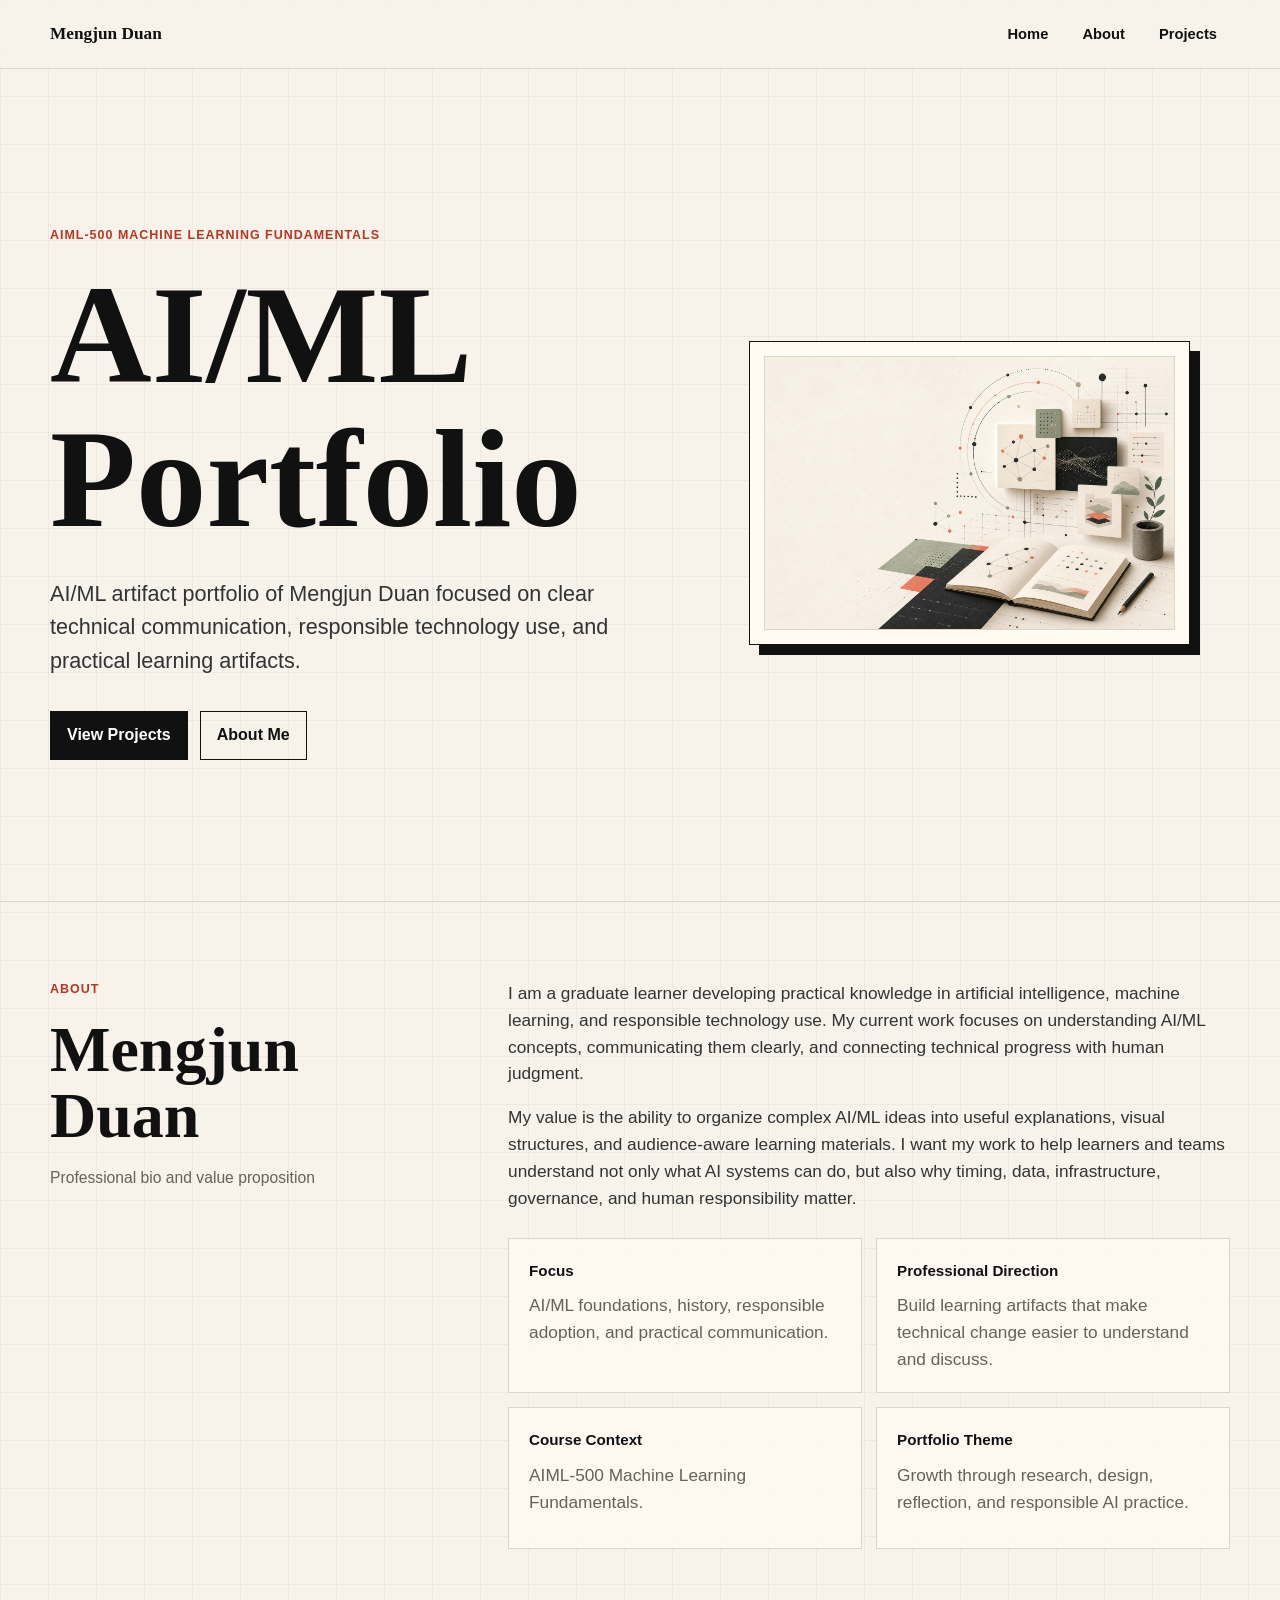
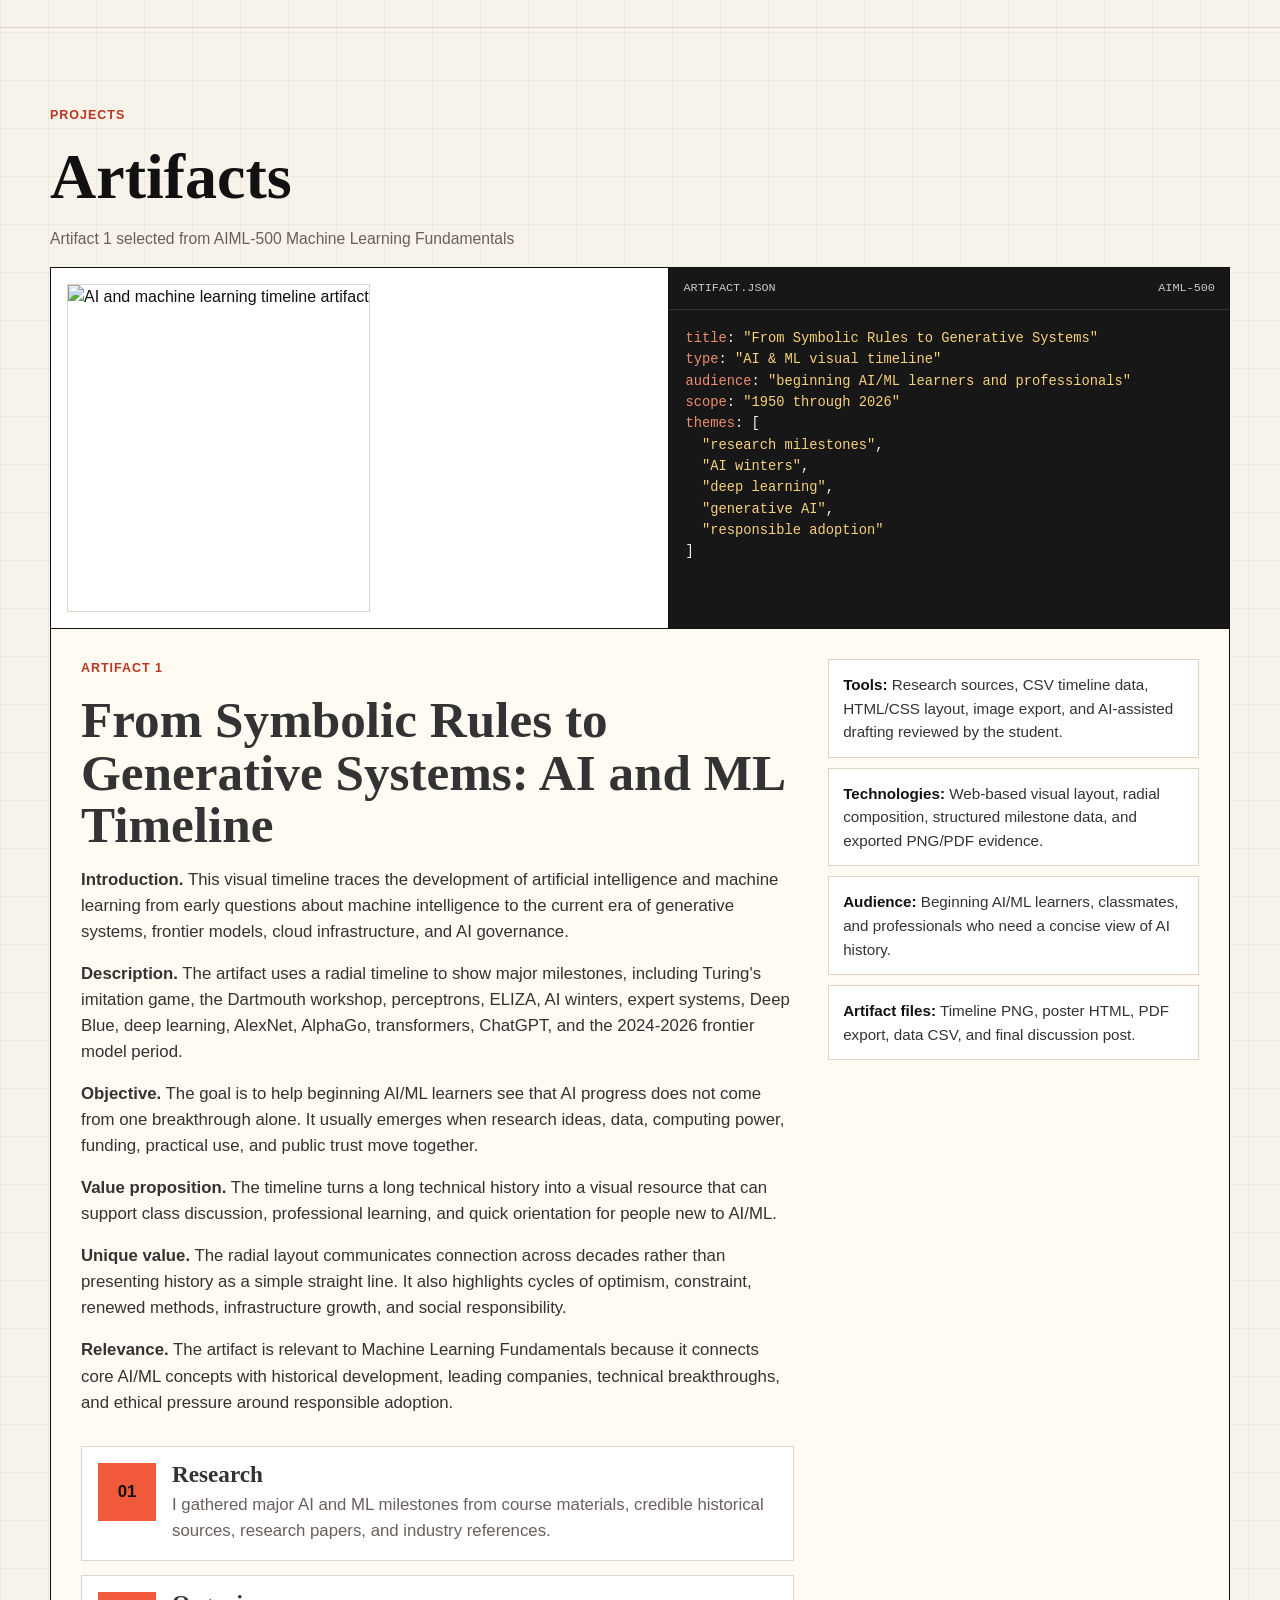
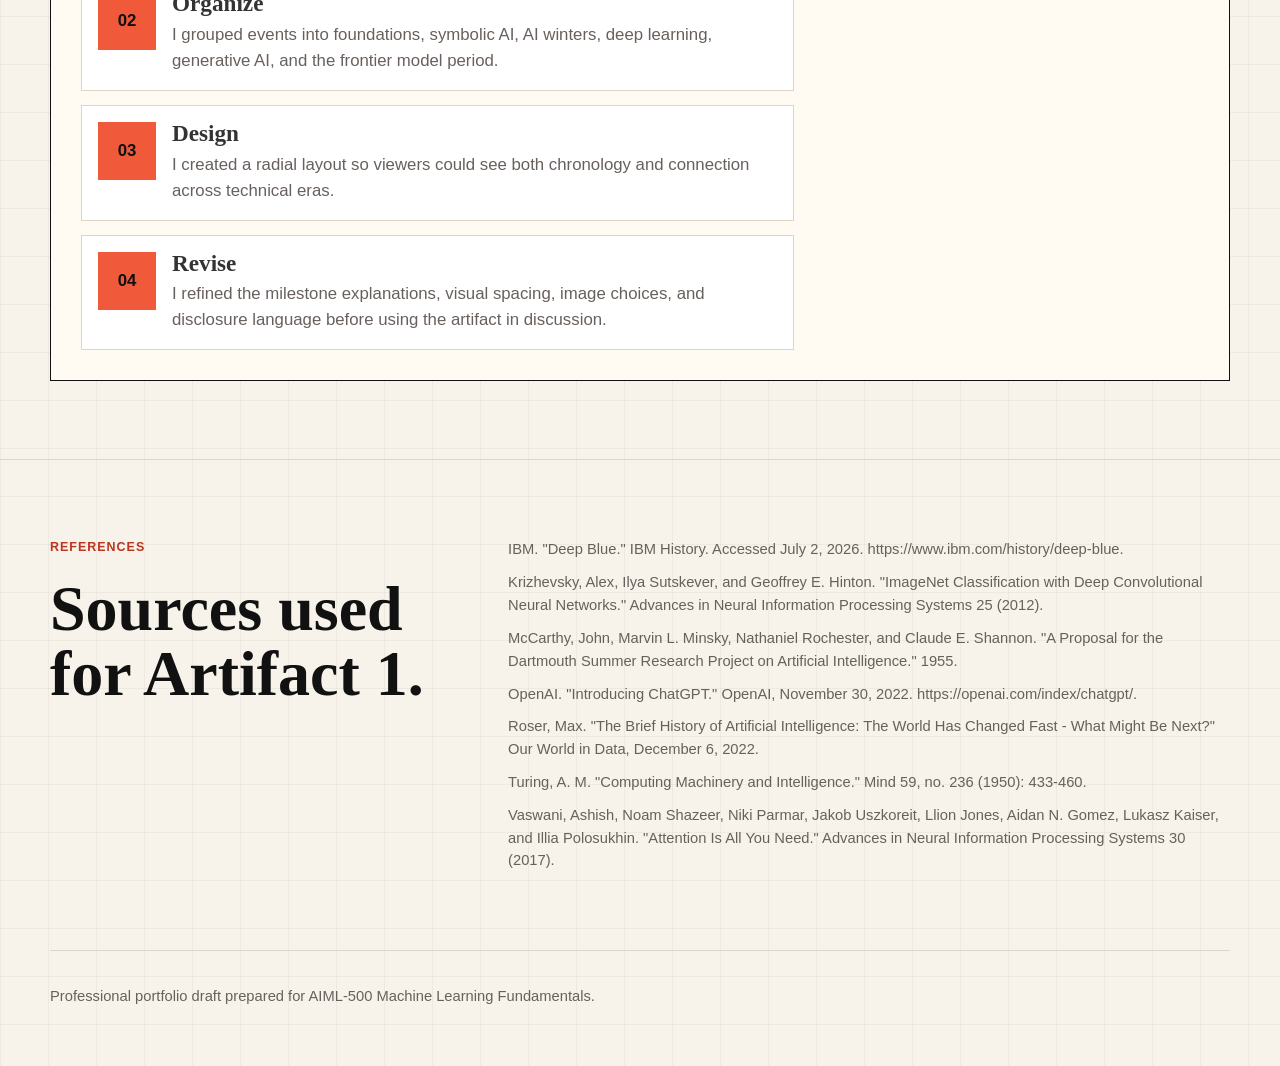
==== index.html @ 3a5c3481 "Publish AIML-500 portfolio" ====
<!doctype html>
<html lang="en">
<head>
  <meta charset="utf-8">
  <meta name="viewport" content="width=device-width, initial-scale=1">
  <title>Mengjun Duan - AI/ML Portfolio</title>
  <style>
    :root {
      --ink: #111111;
      --ink-soft: #333333;
      --muted: #68605c;
      --paper: #f7f2ea;
      --surface: #fffaf2;
      --white: #ffffff;
      --line: #ded4c8;
      --accent: #f05a3b;
      --accent-dark: #b93620;
      --sage: #dfe7de;
      --code: #171717;
      --code-line: #343434;
    }

    * {
      box-sizing: border-box;
    }

    html {
      scroll-behavior: smooth;
    }

    body {
      margin: 0;
      color: var(--ink);
      background:
        linear-gradient(90deg, rgba(17, 17, 17, 0.04) 1px, transparent 1px),
        linear-gradient(180deg, rgba(17, 17, 17, 0.04) 1px, transparent 1px),
        var(--paper);
      background-size: 48px 48px;
      font-family: "Aptos", "Segoe UI", sans-serif;
      line-height: 1.55;
    }

    a {
      color: inherit;
    }

    .shell {
      width: min(1180px, calc(100% - 32px));
      margin: 0 auto;
    }

    .site-nav {
      position: sticky;
      top: 0;
      z-index: 10;
      border-bottom: 1px solid var(--line);
      background: rgba(247, 242, 234, 0.94);
      backdrop-filter: blur(14px);
    }

    .nav-inner {
      display: flex;
      align-items: center;
      justify-content: space-between;
      min-height: 68px;
      gap: 24px;
    }

    .brand {
      font-family: Georgia, "Times New Roman", serif;
      font-size: 1.08rem;
      font-weight: 700;
      text-decoration: none;
    }

    .nav-links {
      display: flex;
      align-items: center;
      gap: 8px;
      font-size: 0.92rem;
      font-weight: 650;
    }

    .nav-links a {
      min-height: 40px;
      padding: 9px 12px;
      border: 1px solid transparent;
      text-decoration: none;
    }

    .nav-links a:hover,
    .nav-links a:focus-visible {
      border-color: var(--ink);
      background: var(--surface);
      outline: none;
    }

    .hero {
      min-height: calc(100vh - 68px);
      display: grid;
      align-items: center;
      padding: 72px 0 56px;
    }

    .hero-grid {
      display: grid;
      grid-template-columns: minmax(0, 1.08fr) minmax(360px, 0.92fr);
      gap: 48px;
      align-items: center;
    }

    .kicker {
      margin: 0 0 18px;
      color: var(--accent-dark);
      font-size: 0.78rem;
      font-weight: 800;
      letter-spacing: 0.08em;
      text-transform: uppercase;
    }

    h1,
    h2,
    h3 {
      margin: 0;
      line-height: 1.02;
      letter-spacing: 0;
    }

    h1 {
      max-width: 820px;
      font-family: Georgia, "Times New Roman", serif;
      font-size: clamp(4.2rem, 11vw, 9.4rem);
      font-weight: 700;
    }

    h2 {
      font-family: Georgia, "Times New Roman", serif;
      font-size: clamp(2.2rem, 5vw, 5.3rem);
      font-weight: 700;
    }

    h3 {
      font-family: Georgia, "Times New Roman", serif;
      font-size: 1.45rem;
    }

    .hero-copy {
      max-width: 690px;
      margin: 26px 0 0;
      color: var(--ink-soft);
      font-size: clamp(1.08rem, 2vw, 1.35rem);
    }

    .hero-actions {
      display: flex;
      flex-wrap: wrap;
      gap: 12px;
      margin-top: 34px;
    }

    .button {
      display: inline-flex;
      align-items: center;
      justify-content: center;
      min-height: 46px;
      padding: 11px 16px;
      border: 1px solid var(--ink);
      background: var(--ink);
      color: var(--white);
      font-weight: 750;
      text-decoration: none;
    }

    .button.secondary {
      background: transparent;
      color: var(--ink);
    }

    .content-panel {
      border: 1px solid var(--ink);
      background: var(--surface);
      box-shadow: 10px 10px 0 var(--ink);
    }

    .timeline-preview {
      padding: 14px;
    }

    .timeline-preview img {
      display: block;
      width: 100%;
      border: 1px solid var(--line);
      background: var(--white);
    }

    .caption {
      margin: 12px 2px 0;
      color: var(--muted);
      font-size: 0.9rem;
    }

    section {
      padding: 78px 0;
      border-top: 1px solid var(--line);
    }

    .section-grid {
      display: grid;
      grid-template-columns: minmax(220px, 0.72fr) minmax(0, 1.28fr);
      gap: 52px;
      align-items: start;
    }

    .section-note {
      margin-top: 18px;
      color: var(--muted);
      font-size: 0.98rem;
    }

    .copy {
      max-width: 780px;
      color: var(--ink-soft);
      font-size: 1.08rem;
    }

    .copy p:first-child {
      margin-top: 0;
    }

    .split-facts {
      display: grid;
      grid-template-columns: repeat(2, minmax(0, 1fr));
      gap: 14px;
      margin-top: 26px;
    }

    .fact {
      min-height: 142px;
      padding: 20px;
      border: 1px solid var(--line);
      background: rgba(255, 250, 242, 0.86);
    }

    .fact strong {
      display: block;
      margin-bottom: 10px;
      color: var(--ink);
      font-size: 0.95rem;
    }

    .fact p {
      margin: 0;
      color: var(--muted);
    }

    .project-card {
      overflow: hidden;
      border: 1px solid var(--ink);
      background: var(--surface);
    }

    .project-media {
      display: grid;
      grid-template-columns: minmax(0, 1.05fr) minmax(300px, 0.95fr);
      border-bottom: 1px solid var(--ink);
    }

    .project-image {
      min-height: 360px;
      padding: 16px;
      background: var(--white);
      border-right: 1px solid var(--ink);
    }

    .project-image img {
      width: 100%;
      height: 100%;
      min-height: 328px;
      object-fit: cover;
      object-position: center;
      border: 1px solid var(--line);
    }

    .code-panel {
      display: flex;
      flex-direction: column;
      min-height: 100%;
      background: var(--code);
      color: #f5efe7;
      font-family: "Cascadia Mono", Consolas, monospace;
      font-size: 0.86rem;
    }

    .code-row {
      display: flex;
      align-items: center;
      justify-content: space-between;
      min-height: 42px;
      padding: 0 14px;
      border-bottom: 1px solid var(--code-line);
      color: #cfc8c1;
      font-size: 0.74rem;
      text-transform: uppercase;
    }

    .code-body {
      margin: 0;
      padding: 18px 16px 20px;
      overflow-x: auto;
      white-space: pre-wrap;
    }

    .token-key {
      color: #f08c6d;
    }

    .token-value {
      color: #f7d17a;
    }

    .project-body {
      display: grid;
      grid-template-columns: minmax(0, 1fr) minmax(280px, 0.52fr);
      gap: 34px;
      padding: 30px;
    }

    .project-title {
      margin-bottom: 16px;
      font-size: clamp(1.85rem, 4vw, 3.2rem);
    }

    .project-copy {
      color: var(--ink-soft);
      font-size: 1.05rem;
    }

    .project-copy p {
      margin: 0 0 16px;
    }

    .requirements {
      display: grid;
      gap: 10px;
      align-content: start;
    }

    .requirement {
      padding: 13px 14px;
      border: 1px solid var(--line);
      background: var(--white);
      color: var(--ink-soft);
      font-size: 0.95rem;
    }

    .requirement b {
      color: var(--ink);
    }

    .process-list {
      display: grid;
      gap: 14px;
      margin-top: 30px;
      counter-reset: process;
    }

    .process-step {
      display: grid;
      grid-template-columns: 58px minmax(0, 1fr);
      gap: 16px;
      align-items: start;
      padding: 16px;
      border: 1px solid var(--line);
      background: var(--white);
    }

    .process-step::before {
      counter-increment: process;
      content: counter(process, decimal-leading-zero);
      display: grid;
      place-items: center;
      width: 58px;
      height: 58px;
      background: var(--accent);
      color: var(--ink);
      font-weight: 850;
    }

    .process-step p {
      margin: 6px 0 0;
      color: var(--muted);
    }

    .references {
      display: grid;
      gap: 10px;
      color: var(--muted);
      font-size: 0.92rem;
    }

    .references p {
      margin: 0;
    }

    footer {
      padding: 34px 0 58px;
      border-top: 1px solid var(--line);
      color: var(--muted);
      font-size: 0.92rem;
    }

    @media (max-width: 900px) {
      .hero {
        min-height: auto;
        padding-top: 48px;
      }

      .hero-grid,
      .section-grid,
      .project-media,
      .project-body {
        grid-template-columns: 1fr;
      }

      .project-image {
        border-right: 0;
        border-bottom: 1px solid var(--ink);
      }

      .content-panel {
        box-shadow: 6px 6px 0 var(--ink);
      }
    }

    @media (max-width: 620px) {
      .shell {
        width: min(100% - 22px, 1180px);
      }

      .nav-inner {
        align-items: flex-start;
        flex-direction: column;
        gap: 8px;
        padding: 12px 0;
      }

      .nav-links {
        width: 100%;
        justify-content: space-between;
      }

      .nav-links a {
        padding-inline: 8px;
      }

      h1 {
        font-size: clamp(3.3rem, 18vw, 5.8rem);
      }

      section {
        padding: 56px 0;
      }

      .split-facts,
      .process-step {
        grid-template-columns: 1fr;
      }

      .project-body {
        padding: 20px;
      }
    }
  </style>
</head>
<body>
  <nav class="site-nav" aria-label="Primary navigation">
    <div class="shell nav-inner">
      <a class="brand" href="#home">Mengjun Duan</a>
      <div class="nav-links">
        <a href="#home">Home</a>
        <a href="#about">About</a>
        <a href="#projects">Projects</a>
      </div>
    </div>
  </nav>

  <header class="hero shell" id="home">
    <div class="hero-grid">
      <div>
        <p class="kicker">AIML-500 Machine Learning Fundamentals</p>
        <h1>AI/ML Portfolio</h1>
        <p class="hero-copy">AI/ML artifact portfolio of Mengjun Duan focused on clear technical communication, responsible technology use, and practical learning artifacts.</p>
        <div class="hero-actions">
          <a class="button" href="#projects">View Projects</a>
          <a class="button secondary" href="#about">About Me</a>
        </div>
      </div>

      <figure class="content-panel">
        <div class="timeline-preview">
          <img src="hero-ai-ml-portfolio.png" alt="Abstract AI and machine learning learning portfolio illustration">
        </div>
      </figure>
    </div>
  </header>

  <main>
    <section id="about">
      <div class="shell section-grid">
        <div>
          <p class="kicker">About</p>
          <h2>Mengjun Duan</h2>
          <p class="section-note">Professional bio and value proposition</p>
        </div>
        <div class="copy">
          <p>I am a graduate learner developing practical knowledge in artificial intelligence, machine learning, and responsible technology use. My current work focuses on understanding AI/ML concepts, communicating them clearly, and connecting technical progress with human judgment.</p>
          <p>My value is the ability to organize complex AI/ML ideas into useful explanations, visual structures, and audience-aware learning materials. I want my work to help learners and teams understand not only what AI systems can do, but also why timing, data, infrastructure, governance, and human responsibility matter.</p>
          <div class="split-facts">
            <div class="fact">
              <strong>Focus</strong>
              <p>AI/ML foundations, history, responsible adoption, and practical communication.</p>
            </div>
            <div class="fact">
              <strong>Professional Direction</strong>
              <p>Build learning artifacts that make technical change easier to understand and discuss.</p>
            </div>
            <div class="fact">
              <strong>Course Context</strong>
              <p>AIML-500 Machine Learning Fundamentals.</p>
            </div>
            <div class="fact">
              <strong>Portfolio Theme</strong>
              <p>Growth through research, design, reflection, and responsible AI practice.</p>
            </div>
          </div>
        </div>
      </div>
    </section>

    <section id="projects">
      <div class="shell">
        <p class="kicker">Projects</p>
        <h2>Artifacts</h2>
        <p class="section-note">Artifact 1 selected from AIML-500 Machine Learning Fundamentals</p>

        <article class="project-card" id="artifact-1">
          <div class="project-media">
            <div class="project-image">
          <img src="ai-ml-timeline.png" alt="AI and machine learning timeline artifact">
            </div>
            <div class="code-panel" aria-label="Timeline artifact metadata">
              <div class="code-row">
                <span>artifact.json</span>
                <span>AIML-500</span>
              </div>
              <pre class="code-body"><span class="token-key">title</span>: <span class="token-value">"From Symbolic Rules to Generative Systems"</span>
<span class="token-key">type</span>: <span class="token-value">"AI & ML visual timeline"</span>
<span class="token-key">audience</span>: <span class="token-value">"beginning AI/ML learners and professionals"</span>
<span class="token-key">scope</span>: <span class="token-value">"1950 through 2026"</span>
<span class="token-key">themes</span>: [
  <span class="token-value">"research milestones"</span>,
  <span class="token-value">"AI winters"</span>,
  <span class="token-value">"deep learning"</span>,
  <span class="token-value">"generative AI"</span>,
  <span class="token-value">"responsible adoption"</span>
]</pre>
            </div>
          </div>

          <div class="project-body">
            <div class="project-copy">
              <p class="kicker">Artifact 1</p>
              <h3 class="project-title">From Symbolic Rules to Generative Systems: AI and ML Timeline</h3>
              <p><b>Introduction.</b> This visual timeline traces the development of artificial intelligence and machine learning from early questions about machine intelligence to the current era of generative systems, frontier models, cloud infrastructure, and AI governance.</p>
              <p><b>Description.</b> The artifact uses a radial timeline to show major milestones, including Turing's imitation game, the Dartmouth workshop, perceptrons, ELIZA, AI winters, expert systems, Deep Blue, deep learning, AlexNet, AlphaGo, transformers, ChatGPT, and the 2024-2026 frontier model period.</p>
              <p><b>Objective.</b> The goal is to help beginning AI/ML learners see that AI progress does not come from one breakthrough alone. It usually emerges when research ideas, data, computing power, funding, practical use, and public trust move together.</p>
              <p><b>Value proposition.</b> The timeline turns a long technical history into a visual resource that can support class discussion, professional learning, and quick orientation for people new to AI/ML.</p>
              <p><b>Unique value.</b> The radial layout communicates connection across decades rather than presenting history as a simple straight line. It also highlights cycles of optimism, constraint, renewed methods, infrastructure growth, and social responsibility.</p>
              <p><b>Relevance.</b> The artifact is relevant to Machine Learning Fundamentals because it connects core AI/ML concepts with historical development, leading companies, technical breakthroughs, and ethical pressure around responsible adoption.</p>

              <div class="process-list">
                <div class="process-step">
                  <div>
                    <h3>Research</h3>
                    <p>I gathered major AI and ML milestones from course materials, credible historical sources, research papers, and industry references.</p>
                  </div>
                </div>
                <div class="process-step">
                  <div>
                    <h3>Organize</h3>
                    <p>I grouped events into foundations, symbolic AI, AI winters, deep learning, generative AI, and the frontier model period.</p>
                  </div>
                </div>
                <div class="process-step">
                  <div>
                    <h3>Design</h3>
                    <p>I created a radial layout so viewers could see both chronology and connection across technical eras.</p>
                  </div>
                </div>
                <div class="process-step">
                  <div>
                    <h3>Revise</h3>
                    <p>I refined the milestone explanations, visual spacing, image choices, and disclosure language before using the artifact in discussion.</p>
                  </div>
                </div>
              </div>
            </div>

            <aside class="requirements" aria-label="Artifact requirements">
              <div class="requirement"><b>Tools:</b> Research sources, CSV timeline data, HTML/CSS layout, image export, and AI-assisted drafting reviewed by the student.</div>
              <div class="requirement"><b>Technologies:</b> Web-based visual layout, radial composition, structured milestone data, and exported PNG/PDF evidence.</div>
              <div class="requirement"><b>Audience:</b> Beginning AI/ML learners, classmates, and professionals who need a concise view of AI history.</div>
              <div class="requirement"><b>Artifact files:</b> Timeline PNG, poster HTML, PDF export, data CSV, and final discussion post.</div>
            </aside>
          </div>
        </article>
      </div>
    </section>

    <section>
      <div class="shell section-grid">
        <div>
          <p class="kicker">References</p>
          <h2>Sources used for Artifact 1.</h2>
        </div>
        <div class="references">
          <p>IBM. "Deep Blue." IBM History. Accessed July 2, 2026. https://www.ibm.com/history/deep-blue.</p>
          <p>Krizhevsky, Alex, Ilya Sutskever, and Geoffrey E. Hinton. "ImageNet Classification with Deep Convolutional Neural Networks." Advances in Neural Information Processing Systems 25 (2012).</p>
          <p>McCarthy, John, Marvin L. Minsky, Nathaniel Rochester, and Claude E. Shannon. "A Proposal for the Dartmouth Summer Research Project on Artificial Intelligence." 1955.</p>
          <p>OpenAI. "Introducing ChatGPT." OpenAI, November 30, 2022. https://openai.com/index/chatgpt/.</p>
          <p>Roser, Max. "The Brief History of Artificial Intelligence: The World Has Changed Fast - What Might Be Next?" Our World in Data, December 6, 2022.</p>
          <p>Turing, A. M. "Computing Machinery and Intelligence." Mind 59, no. 236 (1950): 433-460.</p>
          <p>Vaswani, Ashish, Noam Shazeer, Niki Parmar, Jakob Uszkoreit, Llion Jones, Aidan N. Gomez, Lukasz Kaiser, and Illia Polosukhin. "Attention Is All You Need." Advances in Neural Information Processing Systems 30 (2017).</p>
        </div>
      </div>
    </section>
  </main>

  <footer class="shell">
    Professional portfolio draft prepared for AIML-500 Machine Learning Fundamentals.
  </footer>
</body>
</html>
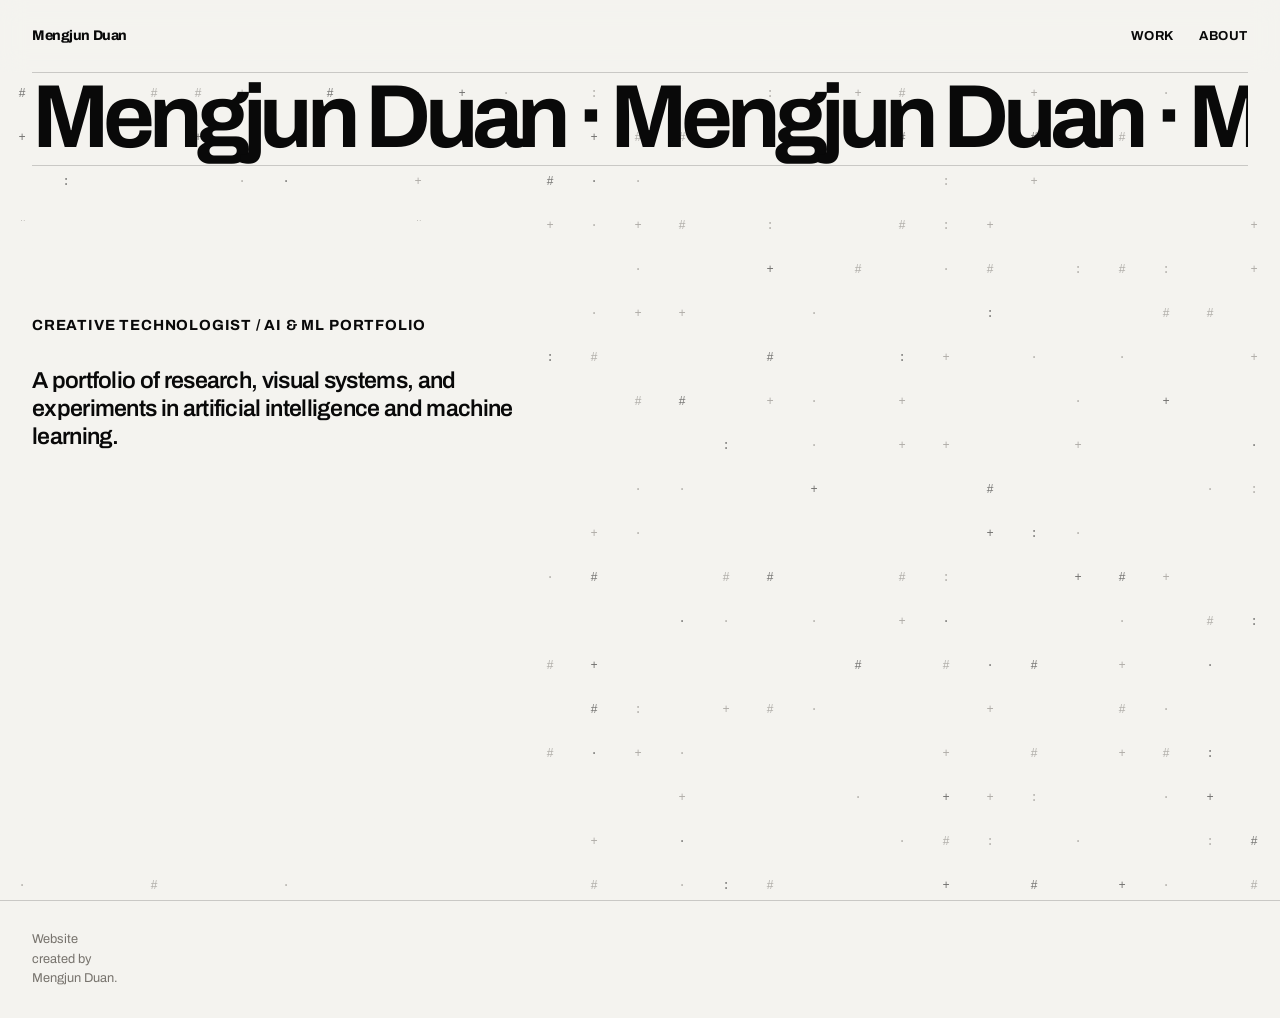
==== commit 606a5782: "Redesign AIML portfolio homepage and case studies" ====
--- a/index.html
+++ b/index.html
@@ -3,641 +3,40 @@
 <head>
   <meta charset="utf-8">
   <meta name="viewport" content="width=device-width, initial-scale=1">
-  <title>Mengjun Duan - AI/ML Portfolio</title>
-  <style>
-    :root {
-      --ink: #111111;
-      --ink-soft: #333333;
-      --muted: #68605c;
-      --paper: #f7f2ea;
-      --surface: #fffaf2;
-      --white: #ffffff;
-      --line: #ded4c8;
-      --accent: #f05a3b;
-      --accent-dark: #b93620;
-      --sage: #dfe7de;
-      --code: #171717;
-      --code-line: #343434;
-    }
-
-    * {
-      box-sizing: border-box;
-    }
-
-    html {
-      scroll-behavior: smooth;
-    }
-
-    body {
-      margin: 0;
-      color: var(--ink);
-      background:
-        linear-gradient(90deg, rgba(17, 17, 17, 0.04) 1px, transparent 1px),
-        linear-gradient(180deg, rgba(17, 17, 17, 0.04) 1px, transparent 1px),
-        var(--paper);
-      background-size: 48px 48px;
-      font-family: "Aptos", "Segoe UI", sans-serif;
-      line-height: 1.55;
-    }
-
-    a {
-      color: inherit;
-    }
-
-    .shell {
-      width: min(1180px, calc(100% - 32px));
-      margin: 0 auto;
-    }
-
-    .site-nav {
-      position: sticky;
-      top: 0;
-      z-index: 10;
-      border-bottom: 1px solid var(--line);
-      background: rgba(247, 242, 234, 0.94);
-      backdrop-filter: blur(14px);
-    }
-
-    .nav-inner {
-      display: flex;
-      align-items: center;
-      justify-content: space-between;
-      min-height: 68px;
-      gap: 24px;
-    }
-
-    .brand {
-      font-family: Georgia, "Times New Roman", serif;
-      font-size: 1.08rem;
-      font-weight: 700;
-      text-decoration: none;
-    }
-
-    .nav-links {
-      display: flex;
-      align-items: center;
-      gap: 8px;
-      font-size: 0.92rem;
-      font-weight: 650;
-    }
-
-    .nav-links a {
-      min-height: 40px;
-      padding: 9px 12px;
-      border: 1px solid transparent;
-      text-decoration: none;
-    }
-
-    .nav-links a:hover,
-    .nav-links a:focus-visible {
-      border-color: var(--ink);
-      background: var(--surface);
-      outline: none;
-    }
-
-    .hero {
-      min-height: calc(100vh - 68px);
-      display: grid;
-      align-items: center;
-      padding: 72px 0 56px;
-    }
-
-    .hero-grid {
-      display: grid;
-      grid-template-columns: minmax(0, 1.08fr) minmax(360px, 0.92fr);
-      gap: 48px;
-      align-items: center;
-    }
-
-    .kicker {
-      margin: 0 0 18px;
-      color: var(--accent-dark);
-      font-size: 0.78rem;
-      font-weight: 800;
-      letter-spacing: 0.08em;
-      text-transform: uppercase;
-    }
-
-    h1,
-    h2,
-    h3 {
-      margin: 0;
-      line-height: 1.02;
-      letter-spacing: 0;
-    }
-
-    h1 {
-      max-width: 820px;
-      font-family: Georgia, "Times New Roman", serif;
-      font-size: clamp(4.2rem, 11vw, 9.4rem);
-      font-weight: 700;
-    }
-
-    h2 {
-      font-family: Georgia, "Times New Roman", serif;
-      font-size: clamp(2.2rem, 5vw, 5.3rem);
-      font-weight: 700;
-    }
-
-    h3 {
-      font-family: Georgia, "Times New Roman", serif;
-      font-size: 1.45rem;
-    }
-
-    .hero-copy {
-      max-width: 690px;
-      margin: 26px 0 0;
-      color: var(--ink-soft);
-      font-size: clamp(1.08rem, 2vw, 1.35rem);
-    }
-
-    .hero-actions {
-      display: flex;
-      flex-wrap: wrap;
-      gap: 12px;
-      margin-top: 34px;
-    }
-
-    .button {
-      display: inline-flex;
-      align-items: center;
-      justify-content: center;
-      min-height: 46px;
-      padding: 11px 16px;
-      border: 1px solid var(--ink);
-      background: var(--ink);
-      color: var(--white);
-      font-weight: 750;
-      text-decoration: none;
-    }
-
-    .button.secondary {
-      background: transparent;
-      color: var(--ink);
-    }
-
-    .content-panel {
-      border: 1px solid var(--ink);
-      background: var(--surface);
-      box-shadow: 10px 10px 0 var(--ink);
-    }
-
-    .timeline-preview {
-      padding: 14px;
-    }
-
-    .timeline-preview img {
-      display: block;
-      width: 100%;
-      border: 1px solid var(--line);
-      background: var(--white);
-    }
-
-    .caption {
-      margin: 12px 2px 0;
-      color: var(--muted);
-      font-size: 0.9rem;
-    }
-
-    section {
-      padding: 78px 0;
-      border-top: 1px solid var(--line);
-    }
-
-    .section-grid {
-      display: grid;
-      grid-template-columns: minmax(220px, 0.72fr) minmax(0, 1.28fr);
-      gap: 52px;
-      align-items: start;
-    }
-
-    .section-note {
-      margin-top: 18px;
-      color: var(--muted);
-      font-size: 0.98rem;
-    }
-
-    .copy {
-      max-width: 780px;
-      color: var(--ink-soft);
-      font-size: 1.08rem;
-    }
-
-    .copy p:first-child {
-      margin-top: 0;
-    }
-
-    .split-facts {
-      display: grid;
-      grid-template-columns: repeat(2, minmax(0, 1fr));
-      gap: 14px;
-      margin-top: 26px;
-    }
-
-    .fact {
-      min-height: 142px;
-      padding: 20px;
-      border: 1px solid var(--line);
-      background: rgba(255, 250, 242, 0.86);
-    }
-
-    .fact strong {
-      display: block;
-      margin-bottom: 10px;
-      color: var(--ink);
-      font-size: 0.95rem;
-    }
-
-    .fact p {
-      margin: 0;
-      color: var(--muted);
-    }
-
-    .project-card {
-      overflow: hidden;
-      border: 1px solid var(--ink);
-      background: var(--surface);
-    }
-
-    .project-media {
-      display: grid;
-      grid-template-columns: minmax(0, 1.05fr) minmax(300px, 0.95fr);
-      border-bottom: 1px solid var(--ink);
-    }
-
-    .project-image {
-      min-height: 360px;
-      padding: 16px;
-      background: var(--white);
-      border-right: 1px solid var(--ink);
-    }
-
-    .project-image img {
-      width: 100%;
-      height: 100%;
-      min-height: 328px;
-      object-fit: cover;
-      object-position: center;
-      border: 1px solid var(--line);
-    }
-
-    .code-panel {
-      display: flex;
-      flex-direction: column;
-      min-height: 100%;
-      background: var(--code);
-      color: #f5efe7;
-      font-family: "Cascadia Mono", Consolas, monospace;
-      font-size: 0.86rem;
-    }
-
-    .code-row {
-      display: flex;
-      align-items: center;
-      justify-content: space-between;
-      min-height: 42px;
-      padding: 0 14px;
-      border-bottom: 1px solid var(--code-line);
-      color: #cfc8c1;
-      font-size: 0.74rem;
-      text-transform: uppercase;
-    }
-
-    .code-body {
-      margin: 0;
-      padding: 18px 16px 20px;
-      overflow-x: auto;
-      white-space: pre-wrap;
-    }
-
-    .token-key {
-      color: #f08c6d;
-    }
-
-    .token-value {
-      color: #f7d17a;
-    }
-
-    .project-body {
-      display: grid;
-      grid-template-columns: minmax(0, 1fr) minmax(280px, 0.52fr);
-      gap: 34px;
-      padding: 30px;
-    }
-
-    .project-title {
-      margin-bottom: 16px;
-      font-size: clamp(1.85rem, 4vw, 3.2rem);
-    }
-
-    .project-copy {
-      color: var(--ink-soft);
-      font-size: 1.05rem;
-    }
-
-    .project-copy p {
-      margin: 0 0 16px;
-    }
-
-    .requirements {
-      display: grid;
-      gap: 10px;
-      align-content: start;
-    }
-
-    .requirement {
-      padding: 13px 14px;
-      border: 1px solid var(--line);
-      background: var(--white);
-      color: var(--ink-soft);
-      font-size: 0.95rem;
-    }
-
-    .requirement b {
-      color: var(--ink);
-    }
-
-    .process-list {
-      display: grid;
-      gap: 14px;
-      margin-top: 30px;
-      counter-reset: process;
-    }
-
-    .process-step {
-      display: grid;
-      grid-template-columns: 58px minmax(0, 1fr);
-      gap: 16px;
-      align-items: start;
-      padding: 16px;
-      border: 1px solid var(--line);
-      background: var(--white);
-    }
-
-    .process-step::before {
-      counter-increment: process;
-      content: counter(process, decimal-leading-zero);
-      display: grid;
-      place-items: center;
-      width: 58px;
-      height: 58px;
-      background: var(--accent);
-      color: var(--ink);
-      font-weight: 850;
-    }
-
-    .process-step p {
-      margin: 6px 0 0;
-      color: var(--muted);
-    }
-
-    .references {
-      display: grid;
-      gap: 10px;
-      color: var(--muted);
-      font-size: 0.92rem;
-    }
-
-    .references p {
-      margin: 0;
-    }
-
-    footer {
-      padding: 34px 0 58px;
-      border-top: 1px solid var(--line);
-      color: var(--muted);
-      font-size: 0.92rem;
-    }
-
-    @media (max-width: 900px) {
-      .hero {
-        min-height: auto;
-        padding-top: 48px;
-      }
-
-      .hero-grid,
-      .section-grid,
-      .project-media,
-      .project-body {
-        grid-template-columns: 1fr;
-      }
-
-      .project-image {
-        border-right: 0;
-        border-bottom: 1px solid var(--ink);
-      }
-
-      .content-panel {
-        box-shadow: 6px 6px 0 var(--ink);
-      }
-    }
-
-    @media (max-width: 620px) {
-      .shell {
-        width: min(100% - 22px, 1180px);
-      }
-
-      .nav-inner {
-        align-items: flex-start;
-        flex-direction: column;
-        gap: 8px;
-        padding: 12px 0;
-      }
-
-      .nav-links {
-        width: 100%;
-        justify-content: space-between;
-      }
-
-      .nav-links a {
-        padding-inline: 8px;
-      }
-
-      h1 {
-        font-size: clamp(3.3rem, 18vw, 5.8rem);
-      }
-
-      section {
-        padding: 56px 0;
-      }
-
-      .split-facts,
-      .process-step {
-        grid-template-columns: 1fr;
-      }
-
-      .project-body {
-        padding: 20px;
-      }
-    }
-  </style>
+  <meta name="description" content="Mengjun Duan, Creative Technologist.">
+  <title>Mengjun Duan | Creative Technologist</title>
+  <link rel="stylesheet" href="styles.css">
+  <script src="scripts/site.js" defer></script>
 </head>
-<body>
-  <nav class="site-nav" aria-label="Primary navigation">
-    <div class="shell nav-inner">
-      <a class="brand" href="#home">Mengjun Duan</a>
-      <div class="nav-links">
-        <a href="#home">Home</a>
-        <a href="#about">About</a>
-        <a href="#projects">Projects</a>
-      </div>
-    </div>
-  </nav>
-
-  <header class="hero shell" id="home">
-    <div class="hero-grid">
-      <div>
-        <p class="kicker">AIML-500 Machine Learning Fundamentals</p>
-        <h1>AI/ML Portfolio</h1>
-        <p class="hero-copy">AI/ML artifact portfolio of Mengjun Duan focused on clear technical communication, responsible technology use, and practical learning artifacts.</p>
-        <div class="hero-actions">
-          <a class="button" href="#projects">View Projects</a>
-          <a class="button secondary" href="#about">About Me</a>
-        </div>
-      </div>
-
-      <figure class="content-panel">
-        <div class="timeline-preview">
-          <img src="hero-ai-ml-portfolio.png" alt="Abstract AI and machine learning learning portfolio illustration">
-        </div>
-      </figure>
+<body class="home-page">
+  <a class="skip-link" href="#main-content">Skip to main content</a>
+  <header class="site-header">
+    <div class="page-grid">
+      <a class="wordmark" href="index.html">Mengjun Duan</a>
+      <nav class="site-nav" aria-label="Primary navigation">
+        <a href="work.html" data-nav-page="work.html">Work <span class="status-dot" hidden></span></a>
+        <a href="about.html" data-nav-page="about.html">About <span class="status-dot" hidden></span></a>
+      </nav>
     </div>
   </header>
-
-  <main>
-    <section id="about">
-      <div class="shell section-grid">
-        <div>
-          <p class="kicker">About</p>
-          <h2>Mengjun Duan</h2>
-          <p class="section-note">Professional bio and value proposition</p>
-        </div>
-        <div class="copy">
-          <p>I am a graduate learner developing practical knowledge in artificial intelligence, machine learning, and responsible technology use. My current work focuses on understanding AI/ML concepts, communicating them clearly, and connecting technical progress with human judgment.</p>
-          <p>My value is the ability to organize complex AI/ML ideas into useful explanations, visual structures, and audience-aware learning materials. I want my work to help learners and teams understand not only what AI systems can do, but also why timing, data, infrastructure, governance, and human responsibility matter.</p>
-          <div class="split-facts">
-            <div class="fact">
-              <strong>Focus</strong>
-              <p>AI/ML foundations, history, responsible adoption, and practical communication.</p>
-            </div>
-            <div class="fact">
-              <strong>Professional Direction</strong>
-              <p>Build learning artifacts that make technical change easier to understand and discuss.</p>
-            </div>
-            <div class="fact">
-              <strong>Course Context</strong>
-              <p>AIML-500 Machine Learning Fundamentals.</p>
-            </div>
-            <div class="fact">
-              <strong>Portfolio Theme</strong>
-              <p>Growth through research, design, reflection, and responsible AI practice.</p>
-            </div>
+  <main id="main-content">
+    <section class="home-hero" aria-labelledby="home-title">
+      <canvas class="home-signal-field" aria-hidden="true" data-signal-cadence="8"></canvas>
+      <div class="home-text-safe-zone" aria-hidden="true"></div>
+      <div class="home-layout page-grid">
+        <h1 id="home-title" class="home-title">Mengjun Duan</h1>
+        <div class="home-marquee" aria-hidden="true">
+          <div class="home-marquee-track">
+            <span class="home-marquee-copy" aria-hidden="true">Mengjun Duan · Mengjun Duan · Mengjun Duan ·</span>
+            <span class="home-marquee-copy" aria-hidden="true">Mengjun Duan · Mengjun Duan · Mengjun Duan ·</span>
           </div>
         </div>
-      </div>
-    </section>
-
-    <section id="projects">
-      <div class="shell">
-        <p class="kicker">Projects</p>
-        <h2>Artifacts</h2>
-        <p class="section-note">Artifact 1 selected from AIML-500 Machine Learning Fundamentals</p>
-
-        <article class="project-card" id="artifact-1">
-          <div class="project-media">
-            <div class="project-image">
-          <img src="ai-ml-timeline.png" alt="AI and machine learning timeline artifact">
-            </div>
-            <div class="code-panel" aria-label="Timeline artifact metadata">
-              <div class="code-row">
-                <span>artifact.json</span>
-                <span>AIML-500</span>
-              </div>
-              <pre class="code-body"><span class="token-key">title</span>: <span class="token-value">"From Symbolic Rules to Generative Systems"</span>
-<span class="token-key">type</span>: <span class="token-value">"AI & ML visual timeline"</span>
-<span class="token-key">audience</span>: <span class="token-value">"beginning AI/ML learners and professionals"</span>
-<span class="token-key">scope</span>: <span class="token-value">"1950 through 2026"</span>
-<span class="token-key">themes</span>: [
-  <span class="token-value">"research milestones"</span>,
-  <span class="token-value">"AI winters"</span>,
-  <span class="token-value">"deep learning"</span>,
-  <span class="token-value">"generative AI"</span>,
-  <span class="token-value">"responsible adoption"</span>
-]</pre>
-            </div>
-          </div>
-
-          <div class="project-body">
-            <div class="project-copy">
-              <p class="kicker">Artifact 1</p>
-              <h3 class="project-title">From Symbolic Rules to Generative Systems: AI and ML Timeline</h3>
-              <p><b>Introduction.</b> This visual timeline traces the development of artificial intelligence and machine learning from early questions about machine intelligence to the current era of generative systems, frontier models, cloud infrastructure, and AI governance.</p>
-              <p><b>Description.</b> The artifact uses a radial timeline to show major milestones, including Turing's imitation game, the Dartmouth workshop, perceptrons, ELIZA, AI winters, expert systems, Deep Blue, deep learning, AlexNet, AlphaGo, transformers, ChatGPT, and the 2024-2026 frontier model period.</p>
-              <p><b>Objective.</b> The goal is to help beginning AI/ML learners see that AI progress does not come from one breakthrough alone. It usually emerges when research ideas, data, computing power, funding, practical use, and public trust move together.</p>
-              <p><b>Value proposition.</b> The timeline turns a long technical history into a visual resource that can support class discussion, professional learning, and quick orientation for people new to AI/ML.</p>
-              <p><b>Unique value.</b> The radial layout communicates connection across decades rather than presenting history as a simple straight line. It also highlights cycles of optimism, constraint, renewed methods, infrastructure growth, and social responsibility.</p>
-              <p><b>Relevance.</b> The artifact is relevant to Machine Learning Fundamentals because it connects core AI/ML concepts with historical development, leading companies, technical breakthroughs, and ethical pressure around responsible adoption.</p>
-
-              <div class="process-list">
-                <div class="process-step">
-                  <div>
-                    <h3>Research</h3>
-                    <p>I gathered major AI and ML milestones from course materials, credible historical sources, research papers, and industry references.</p>
-                  </div>
-                </div>
-                <div class="process-step">
-                  <div>
-                    <h3>Organize</h3>
-                    <p>I grouped events into foundations, symbolic AI, AI winters, deep learning, generative AI, and the frontier model period.</p>
-                  </div>
-                </div>
-                <div class="process-step">
-                  <div>
-                    <h3>Design</h3>
-                    <p>I created a radial layout so viewers could see both chronology and connection across technical eras.</p>
-                  </div>
-                </div>
-                <div class="process-step">
-                  <div>
-                    <h3>Revise</h3>
-                    <p>I refined the milestone explanations, visual spacing, image choices, and disclosure language before using the artifact in discussion.</p>
-                  </div>
-                </div>
-              </div>
-            </div>
-
-            <aside class="requirements" aria-label="Artifact requirements">
-              <div class="requirement"><b>Tools:</b> Research sources, CSV timeline data, HTML/CSS layout, image export, and AI-assisted drafting reviewed by the student.</div>
-              <div class="requirement"><b>Technologies:</b> Web-based visual layout, radial composition, structured milestone data, and exported PNG/PDF evidence.</div>
-              <div class="requirement"><b>Audience:</b> Beginning AI/ML learners, classmates, and professionals who need a concise view of AI history.</div>
-              <div class="requirement"><b>Artifact files:</b> Timeline PNG, poster HTML, PDF export, data CSV, and final discussion post.</div>
-            </aside>
-          </div>
-        </article>
-      </div>
-    </section>
-
-    <section>
-      <div class="shell section-grid">
-        <div>
-          <p class="kicker">References</p>
-          <h2>Sources used for Artifact 1.</h2>
-        </div>
-        <div class="references">
-          <p>IBM. "Deep Blue." IBM History. Accessed July 2, 2026. https://www.ibm.com/history/deep-blue.</p>
-          <p>Krizhevsky, Alex, Ilya Sutskever, and Geoffrey E. Hinton. "ImageNet Classification with Deep Convolutional Neural Networks." Advances in Neural Information Processing Systems 25 (2012).</p>
-          <p>McCarthy, John, Marvin L. Minsky, Nathaniel Rochester, and Claude E. Shannon. "A Proposal for the Dartmouth Summer Research Project on Artificial Intelligence." 1955.</p>
-          <p>OpenAI. "Introducing ChatGPT." OpenAI, November 30, 2022. https://openai.com/index/chatgpt/.</p>
-          <p>Roser, Max. "The Brief History of Artificial Intelligence: The World Has Changed Fast - What Might Be Next?" Our World in Data, December 6, 2022.</p>
-          <p>Turing, A. M. "Computing Machinery and Intelligence." Mind 59, no. 236 (1950): 433-460.</p>
-          <p>Vaswani, Ashish, Noam Shazeer, Niki Parmar, Jakob Uszkoreit, Llion Jones, Aidan N. Gomez, Lukasz Kaiser, and Illia Polosukhin. "Attention Is All You Need." Advances in Neural Information Processing Systems 30 (2017).</p>
-        </div>
+        <p class="home-identity">Creative Technologist / AI &amp; ML Portfolio</p>
+        <p class="home-statement">A portfolio of research, visual systems, and experiments in artificial intelligence and machine learning.</p>
       </div>
     </section>
   </main>
-
-  <footer class="shell">
-    Professional portfolio draft prepared for AIML-500 Machine Learning Fundamentals.
-  </footer>
+  <footer class="site-footer"><div class="page-grid"><p>Website created by Mengjun Duan.</p></div></footer>
 </body>
 </html>
+
--- a/styles.css
+++ b/styles.css
@@ -0,0 +1,782 @@
+@font-face {
+  font-family: "Archivo Portfolio";
+  src: url("assets/fonts/Archivo-VariableFont_wdth,wght.woff2") format("woff2");
+  font-style: normal;
+  font-weight: 100 900;
+  font-stretch: 75% 125%;
+  font-display: swap;
+}
+
+:root {
+  --canvas: #F4F3EF;
+  --ink: #090909;
+  --signal: #FF3B14;
+  --muted: #77736D;
+  --light-ink: #F7F6F2;
+  --line: color-mix(in srgb, var(--ink) 18%, transparent);
+  --page-max: 100rem;
+  --gutter: 2rem;
+  --gap: 1rem;
+  --font: "Archivo Portfolio", "Helvetica Neue", Helvetica, sans-serif;
+}
+
+* { box-sizing: border-box; }
+html { scroll-behavior: smooth; }
+
+body {
+  margin: 0;
+  background: var(--canvas);
+  color: var(--ink);
+  font-family: var(--font);
+  font-size: 18px;
+  line-height: 1.55;
+}
+
+img { display: block; max-width: 100%; }
+a { color: inherit; text-decoration-thickness: 1px; text-underline-offset: 0.2em; }
+a:focus-visible,
+button:focus-visible { outline: 2px solid var(--signal); outline-offset: 4px; }
+
+.skip-link {
+  position: absolute;
+  top: 0.75rem;
+  left: 0.75rem;
+  z-index: 10;
+  padding: 0.6rem 0.8rem;
+  background: var(--ink);
+  color: var(--light-ink);
+  font-size: 0.8125rem;
+  font-weight: 700;
+  text-decoration: none;
+  transform: translateY(-180%);
+}
+
+.skip-link:focus { transform: translateY(0); }
+
+.page-grid {
+  width: min(calc(100% - (var(--gutter) * 2)), var(--page-max));
+  margin-inline: auto;
+  display: grid;
+  grid-template-columns: repeat(12, minmax(0, 1fr));
+  gap: var(--gap);
+}
+
+.site-header {
+  position: fixed;
+  inset: 0 0 auto;
+  z-index: 20;
+  background: var(--canvas);
+  background: color-mix(in srgb, var(--canvas) 92%, transparent);
+  backdrop-filter: blur(12px);
+}
+
+.site-header .page-grid { min-height: 4.5rem; align-items: center; }
+
+.wordmark {
+  grid-column: 1 / span 4;
+  font-size: 0.875rem;
+  font-weight: 760;
+  letter-spacing: -0.03em;
+  text-decoration: none;
+}
+
+.site-nav {
+  grid-column: 8 / -1;
+  display: flex;
+  justify-content: flex-end;
+  gap: clamp(0.85rem, 2vw, 1.75rem);
+  font-size: 0.8125rem;
+  font-weight: 690;
+  letter-spacing: 0.04em;
+  text-transform: uppercase;
+}
+
+.site-nav a {
+  display: inline-flex;
+  align-items: center;
+  gap: 0.45rem;
+  padding-block: 0.5rem;
+  text-decoration: none;
+}
+
+.site-nav a[aria-current="page"] { color: var(--ink); }
+
+.status-dot {
+  width: 0.5rem;
+  height: 0.5rem;
+  flex: 0 0 auto;
+  border-radius: 50%;
+  background: var(--signal);
+}
+
+.status-dot[hidden] { display: none; }
+main { padding-top: 4.5rem; }
+.dark-section { background: var(--ink); color: var(--light-ink); }
+
+.eyebrow {
+  margin: 0;
+  color: var(--signal);
+  font-size: 0.75rem;
+  font-weight: 700;
+  letter-spacing: 0.08em;
+  line-height: 1.25;
+  text-transform: uppercase;
+}
+
+.display-title,
+.section-title,
+.page-title {
+  margin: 0;
+  font-weight: 680;
+  letter-spacing: -0.07em;
+  line-height: 0.9;
+  text-wrap: balance;
+}
+
+.display-title { font-size: clamp(3.75rem, 9.4vw, 10.5rem); }
+.page-title { font-size: clamp(3.25rem, 7.2vw, 8rem); }
+.section-title { font-size: clamp(2.2rem, 4.6vw, 5.5rem); }
+
+.intro-copy,
+.body-copy {
+  margin: 0;
+  max-width: 38rem;
+  color: var(--ink);
+  font-size: clamp(1.125rem, 1.65vw, 1.5rem);
+  line-height: 1.38;
+}
+
+.dark-section .intro-copy,
+.dark-section .body-copy { color: color-mix(in srgb, var(--light-ink) 72%, transparent); }
+
+.hero-band,
+.intro-band { padding-block: clamp(5rem, 12vw, 12rem); }
+
+.hero-band .eyebrow,
+.intro-band .eyebrow { grid-column: 1 / span 3; }
+
+.hero-band .display-title,
+.intro-band .page-title { grid-column: 1 / span 10; margin-top: 1.25rem; }
+
+.hero-band .intro-copy,
+.intro-band .intro-copy { grid-column: 7 / span 5; margin-top: 2rem; }
+
+.feature-band,
+.case-band,
+.contact-band { padding-block: clamp(4rem, 9vw, 9rem); }
+
+.feature-band > :first-child,
+.case-band > :first-child,
+.contact-band > :first-child { grid-column: 1 / span 4; }
+
+.feature-band > :nth-child(2),
+.case-band > :nth-child(2),
+.contact-band > :nth-child(2) { grid-column: 5 / -1; }
+
+.work-list { border-top: 1px solid var(--line); }
+
+.work-item {
+  display: grid;
+  grid-template-columns: repeat(12, minmax(0, 1fr));
+  gap: var(--gap);
+  padding-block: clamp(1.5rem, 4vw, 4rem);
+  border-bottom: 1px solid var(--line);
+  text-decoration: none;
+}
+
+.work-item:hover .work-title,
+.work-item:focus-visible .work-title { color: var(--signal); }
+
+.work-index { grid-column: 1 / span 1; color: var(--signal); font-size: 0.75rem; font-weight: 700; }
+.work-title { grid-column: 2 / span 5; margin: 0; font-size: clamp(1.9rem, 3.6vw, 4.5rem); font-weight: 660; letter-spacing: -0.06em; line-height: 0.94; }
+.work-meta { grid-column: 8 / -1; margin: 0; color: var(--ink); font-size: 0.9rem; }
+.image-bleed { width: 100%; min-height: min(62vw, 48rem); object-fit: cover; }
+.poster-image { width: min(100%, 38rem); aspect-ratio: 2 / 3; height: auto; margin-inline: auto; }
+.case-image { width: 100%; aspect-ratio: 1; height: auto; max-height: 48rem; object-fit: cover; }
+
+.comparison-grid {
+  display: grid;
+  grid-template-columns: repeat(2, minmax(0, 1fr));
+  gap: var(--gap);
+}
+
+.comparison-intro {
+  grid-column: 1 / -1;
+  margin: 0 0 clamp(1.5rem, 3vw, 3rem);
+  max-width: 44rem;
+  font-size: clamp(1.25rem, 1.8vw, 1.7rem);
+  font-weight: 590;
+  letter-spacing: -0.03em;
+  line-height: 1.25;
+}
+
+.comparison-panel {
+  min-height: 100%;
+  padding: clamp(1.5rem, 3vw, 3rem);
+  border: 1px solid var(--ink);
+  background: var(--canvas);
+}
+
+.comparison-panel-dark {
+  border-color: var(--ink);
+  background: var(--ink);
+  color: var(--light-ink);
+}
+
+.comparison-label {
+  margin: 0 0 clamp(2.5rem, 6vw, 6rem);
+  color: var(--signal);
+  font-size: 0.75rem;
+  font-weight: 700;
+  letter-spacing: 0.08em;
+  text-transform: uppercase;
+}
+
+.comparison-panel h3 {
+  margin: 0 0 1.5rem;
+  font-size: clamp(2rem, 3.6vw, 4.5rem);
+  font-weight: 670;
+  letter-spacing: -0.06em;
+  line-height: 0.95;
+}
+
+.comparison-panel > p:not(.comparison-label) {
+  margin: 0;
+  font-size: clamp(1rem, 1.25vw, 1.2rem);
+  line-height: 1.48;
+}
+
+.comparison-panel > p + p { margin-top: 1.25rem; }
+
+.comparison-facts { margin: clamp(2rem, 5vw, 5rem) 0 0; }
+.comparison-facts div { display: grid; grid-template-columns: minmax(6rem, 0.6fr) 1fr; gap: 1rem; padding-block: 0.75rem; border-top: 1px solid currentColor; }
+.comparison-facts dt { color: var(--signal); font-size: 0.7rem; font-weight: 700; letter-spacing: 0.06em; text-transform: uppercase; }
+.comparison-facts dd { margin: 0; font-size: 0.9rem; line-height: 1.35; }
+.decision-strip li { padding-block: 1.1rem; }
+.evidence-note { margin-top: clamp(2rem, 5vw, 5rem); }
+
+/* Task 6 case-study composition */
+.case-hero {
+  padding-block: clamp(7rem, 14vw, 14rem) clamp(4rem, 8vw, 8rem);
+  align-items: end;
+}
+
+.case-hero .eyebrow { grid-column: 1 / span 3; align-self: start; }
+
+.case-hero h1 {
+  grid-column: 1 / span 10;
+  margin: clamp(2rem, 6vw, 6rem) 0 0;
+  font-size: clamp(3.75rem, 9.4vw, 10.5rem);
+  font-weight: 680;
+  letter-spacing: -0.08em;
+  line-height: 0.84;
+  text-wrap: balance;
+}
+
+.case-premise {
+  grid-column: 7 / span 5;
+  margin: clamp(2rem, 5vw, 5rem) 0 0;
+  color: color-mix(in srgb, var(--light-ink) 76%, transparent);
+  font-size: clamp(1.125rem, 1.65vw, 1.5rem);
+  line-height: 1.38;
+}
+
+.case-facts {
+  grid-column: 7 / span 5;
+  display: grid;
+  grid-template-columns: repeat(3, minmax(0, 1fr));
+  gap: var(--gap);
+  margin: clamp(2rem, 5vw, 5rem) 0 0;
+}
+
+.case-facts div { padding-top: 0.75rem; border-top: 1px solid color-mix(in srgb, var(--light-ink) 42%, transparent); }
+.case-facts dt { color: var(--signal); font-size: 0.75rem; font-weight: 700; letter-spacing: 0.08em; text-transform: uppercase; }
+.case-facts dd { margin: 0.4rem 0 0; font-size: 0.9rem; font-weight: 620; line-height: 1.25; }
+
+.case-poster {
+  margin: 0;
+  padding-block: clamp(3rem, 8vw, 8rem) clamp(5rem, 11vw, 11rem);
+}
+
+.case-poster > a { grid-column: 1 / -1; }
+.case-poster figcaption { grid-column: 7 / span 5; margin-top: 1rem; font-size: 0.8rem; font-weight: 720; letter-spacing: 0.06em; text-transform: uppercase; }
+.case-poster figcaption a { color: var(--ink); }
+
+/* Minimal homepage composition */
+.home-page .home-hero {
+  position: relative;
+  min-height: calc(100svh - 4.5rem);
+  padding: 0;
+  overflow: clip;
+  isolation: isolate;
+}
+
+.home-page .home-signal-field,
+.home-page .home-text-safe-zone {
+  position: absolute;
+}
+
+.home-page .home-signal-field {
+  inset: 0;
+  z-index: 0;
+  width: 100%;
+  height: 100%;
+  pointer-events: none;
+}
+
+.home-page .home-text-safe-zone {
+  z-index: 1;
+  left: 0;
+  top: 18%;
+  bottom: 5%;
+  width: 42%;
+  background-color: var(--canvas);
+  background-image: linear-gradient(90deg, var(--canvas) 0 76%, color-mix(in srgb, var(--canvas) 86%, transparent) 89%, transparent 100%);
+  pointer-events: none;
+}
+
+.home-page .home-layout {
+  position: relative;
+  z-index: 2;
+  min-height: 100%;
+  align-content: start;
+}
+
+.home-page .home-title {
+  position: absolute;
+  width: 1px;
+  height: 1px;
+  margin: -1px;
+  padding: 0;
+  overflow: hidden;
+  clip: rect(0 0 0 0);
+  white-space: nowrap;
+  border: 0;
+}
+
+.home-page .home-marquee {
+  grid-column: 1 / -1;
+  min-width: 0;
+  overflow: hidden;
+  padding-block: 0.3rem 0.55rem;
+  border-block: 1px solid var(--line);
+}
+
+.home-page .home-marquee-track {
+  display: flex;
+  width: max-content;
+  animation: home-marquee-scroll 38s linear infinite;
+  will-change: transform;
+}
+
+.home-page .home-marquee-copy {
+  flex: 0 0 auto;
+  padding-right: 2rem;
+  font-size: clamp(3.5rem, 7vw, 7.5rem);
+  font-weight: 680;
+  letter-spacing: -0.075em;
+  line-height: 0.88;
+  white-space: nowrap;
+}
+
+@keyframes home-marquee-scroll {
+  to { transform: translateX(-50%); }
+}
+
+.home-page .home-identity {
+  grid-column: 1 / span 5;
+  margin: clamp(6rem, 15vh, 11rem) 0 0;
+  color: var(--ink);
+  font-size: clamp(0.9rem, 1.15vw, 1.1rem);
+  font-weight: 720;
+  letter-spacing: 0.055em;
+  line-height: 1.2;
+  text-transform: uppercase;
+}
+
+.home-page .home-statement {
+  grid-column: 1 / span 5;
+  margin: 1rem 0 0;
+  max-width: 34rem;
+  font-size: clamp(1.25rem, 1.8vw, 1.7rem);
+  font-weight: 590;
+  letter-spacing: -0.03em;
+  line-height: 1.22;
+}
+
+.home-page .site-footer { padding-block: 1rem; }
+
+body:has(.dark-section) .site-footer {
+  background: var(--ink);
+  color: var(--light-ink);
+  border-color: color-mix(in srgb, var(--light-ink) 24%, transparent);
+}
+
+.work-page {
+  min-height: 100svh;
+  background: var(--ink);
+  color: var(--light-ink);
+  --line: color-mix(in srgb, var(--light-ink) 24%, transparent);
+}
+
+body:has(.work-page) .site-header {
+  background: var(--ink);
+  background: color-mix(in srgb, var(--ink) 92%, transparent);
+}
+
+body:has(.work-page) :is(.wordmark, .site-nav a) { color: var(--light-ink); }
+body:has(.work-page) .site-nav a[aria-current="page"] { color: var(--light-ink); }
+
+.work-intro { padding-block: clamp(7rem, 13vw, 13rem) clamp(3rem, 6vw, 6rem); }
+
+.work-intro .eyebrow,
+.work-intro > .eyebrow { grid-column: 1 / span 3; }
+
+.work-intro :is(.page-title, .display-title),
+.work-intro > :is(.page-title, .display-title) {
+  grid-column: 1 / span 9;
+  margin-top: 1.25rem;
+}
+
+.work-intro > h1 {
+  grid-column: 1 / span 9;
+  margin: 1.25rem 0 0;
+  font-size: clamp(3.25rem, 7.2vw, 8rem);
+  font-weight: 680;
+  letter-spacing: -0.07em;
+  line-height: 0.9;
+  text-wrap: balance;
+}
+
+.work-intro :is(.intro-copy, .body-copy),
+.work-intro > :is(.intro-copy, .body-copy) {
+  grid-column: 7 / span 5;
+  margin-top: 2rem;
+  color: var(--light-ink);
+}
+
+.work-intro > .work-meta {
+  grid-column: 7 / span 5;
+  margin: 2rem 0 0;
+  color: var(--light-ink);
+  font-size: 0.9rem;
+}
+
+.work-project { padding-block: clamp(3rem, 7vw, 7rem) clamp(5rem, 10vw, 10rem); }
+
+.work-project .page-grid,
+.work-project.page-grid { align-items: start; }
+
+.work-project :is(figure, .work-project-media),
+.work-project > :is(figure, .work-project-media) {
+  grid-column: 1 / -1;
+  margin: 0 0 clamp(2rem, 5vw, 5rem);
+}
+
+.work-project img { width: 100%; aspect-ratio: 16 / 9; height: auto; object-fit: cover; }
+
+.work-project > img {
+  grid-column: 1 / -1;
+  width: 100%;
+  aspect-ratio: 16 / 9;
+  height: auto;
+  margin-bottom: clamp(2rem, 5vw, 5rem);
+  object-fit: cover;
+}
+
+.work-project > p {
+  grid-column: 1 / span 7;
+  max-width: 42rem;
+  margin: 2rem 0 0;
+  color: var(--light-ink);
+  font-size: clamp(1.125rem, 1.65vw, 1.5rem);
+  line-height: 1.38;
+}
+
+.work-project > span {
+  grid-column: 9 / -1;
+  align-self: end;
+  display: block;
+  margin-top: 2rem;
+  color: var(--light-ink);
+  font-size: 0.8rem;
+  font-weight: 720;
+  letter-spacing: 0.06em;
+  text-transform: uppercase;
+}
+
+.work-project :is(h2, .work-title),
+.work-project > :is(h2, .work-title) {
+  grid-column: 1 / span 7;
+  margin: 0;
+  font-size: clamp(2.5rem, 5vw, 6.25rem);
+  font-weight: 670;
+  letter-spacing: -0.07em;
+  line-height: 0.9;
+}
+
+.work-project .work-meta,
+.work-project > .work-meta { grid-column: 9 / -1; color: var(--light-ink); }
+
+.work-project :is(.button, .text-link, .work-cta),
+.work-project > :is(.button, .text-link, .work-cta) {
+  grid-column: 1 / span 3;
+  margin-top: 2rem;
+  color: var(--light-ink);
+  font-size: 0.8rem;
+  font-weight: 720;
+  letter-spacing: 0.06em;
+  text-transform: uppercase;
+}
+
+.work-index {
+  padding-bottom: clamp(5rem, 10vw, 10rem);
+}
+
+.work-card {
+  grid-column: 1 / -1;
+  display: grid;
+  grid-template-columns: repeat(12, minmax(0, 1fr));
+  gap: var(--gap);
+  padding-block: clamp(2rem, 5vw, 5rem);
+  border-top: 1px solid var(--line);
+  text-decoration: none;
+}
+
+.work-card:last-child { border-bottom: 1px solid var(--line); }
+.work-card-media { grid-column: 1 / span 6; overflow: hidden; }
+.work-card-media img { width: 100%; aspect-ratio: 16 / 9; height: 100%; object-fit: cover; transition: transform 500ms ease; }
+.work-card-copy { grid-column: 8 / -1; align-self: end; }
+.work-card-copy h2 { margin: 1rem 0 0; font-size: clamp(2.25rem, 4.5vw, 5.5rem); font-weight: 670; letter-spacing: -0.065em; line-height: 0.92; }
+.work-card-copy > p:not(.eyebrow) { margin: 1.5rem 0 0; max-width: 34rem; color: color-mix(in srgb, var(--light-ink) 72%, transparent); font-size: clamp(1rem, 1.25vw, 1.2rem); line-height: 1.45; }
+.work-card-copy > span { display: block; margin-top: 2.5rem; color: var(--light-ink); font-size: 0.75rem; font-weight: 720; letter-spacing: 0.06em; text-transform: uppercase; }
+.work-card:hover h2,
+.work-card:focus-visible h2 { color: var(--signal); }
+.work-card:hover .work-card-media img,
+.work-card:focus-visible .work-card-media img { transform: scale(1.025); }
+
+.model-field {
+  position: relative;
+  display: grid;
+  grid-template-columns: 1fr auto 1fr;
+  align-items: center;
+  gap: 1rem;
+  aspect-ratio: 16 / 9;
+  padding: clamp(1.5rem, 4vw, 4rem);
+  border: 1px solid color-mix(in srgb, var(--light-ink) 28%, transparent);
+  background:
+    radial-gradient(circle at 18% 34%, var(--signal) 0 0.3rem, transparent 0.35rem),
+    radial-gradient(circle at 78% 68%, var(--light-ink) 0 0.2rem, transparent 0.25rem),
+    repeating-linear-gradient(90deg, transparent 0 9.9%, color-mix(in srgb, var(--light-ink) 8%, transparent) 10%),
+    var(--ink);
+}
+
+.model-field-label { font-size: clamp(1.25rem, 2.3vw, 2.75rem); font-weight: 650; letter-spacing: -0.05em; line-height: 1; }
+.model-field-label:last-child { text-align: right; }
+.model-field-axis { width: 1px; height: 70%; background: var(--signal); transform: rotate(18deg); }
+
+/* Task 5 public-page composition */
+.about-page { padding-block: clamp(4rem, 9vw, 9rem) clamp(5rem, 10vw, 10rem); }
+
+.about-statement { align-items: start; }
+
+.about-statement .eyebrow {
+  grid-column: 1 / span 3;
+  grid-row: 1;
+}
+
+.about-statement h1 {
+  grid-column: 1 / span 7;
+  grid-row: 2;
+  margin: clamp(2.5rem, 6vw, 6rem) 0 0;
+  font-size: clamp(3.25rem, 7.2vw, 8rem);
+  font-weight: 680;
+  letter-spacing: -0.07em;
+  line-height: 0.9;
+  text-wrap: balance;
+}
+
+.about-statement > div {
+  grid-column: 8 / -1;
+  grid-row: 2;
+  max-width: 34rem;
+  margin-top: clamp(2.5rem, 6vw, 6rem);
+  font-size: clamp(1.125rem, 1.55vw, 1.45rem);
+  line-height: 1.48;
+}
+
+.about-statement > div p { margin: 0; }
+.about-statement > div p + p { margin-top: 1.45em; }
+
+.practice-index {
+  margin-top: clamp(5rem, 11vw, 11rem);
+  padding-top: 1rem;
+  border-top: 1px solid var(--line);
+}
+
+.practice-index > div {
+  grid-column: span 4;
+  padding-top: 1rem;
+  border-top: 1px solid var(--ink);
+}
+
+.practice-index p {
+  margin: 0 0 0.75rem;
+  color: var(--signal);
+  font-size: 0.75rem;
+  font-weight: 700;
+  letter-spacing: 0.08em;
+  text-transform: uppercase;
+}
+
+.practice-index strong {
+  display: block;
+  max-width: 19rem;
+  font-size: clamp(1rem, 1.25vw, 1.2rem);
+  font-weight: 620;
+  line-height: 1.25;
+}
+
+.detail-list { margin: 0; padding: 0; list-style: none; }
+.detail-list li { display: grid; grid-template-columns: minmax(8rem, 0.6fr) 1fr; gap: 1rem; padding-block: 0.8rem; border-top: 1px solid currentColor; }
+.detail-list span:first-child { color: var(--signal); font-size: 0.75rem; font-weight: 700; letter-spacing: 0.06em; text-transform: uppercase; }
+.site-footer { padding-block: 2rem; border-top: 1px solid var(--line); color: var(--muted); font-size: 0.8rem; }
+
+.reveal { opacity: 1; transform: none; }
+
+.js .reveal {
+  opacity: 0;
+  transform: translateY(1rem);
+  transition: opacity 500ms ease, transform 500ms ease;
+}
+
+.js .reveal.is-visible,
+.motion-reduced .reveal { opacity: 1; transform: none; }
+
+@media (max-width: 900px) {
+  :root { --gutter: 1.25rem; }
+  .page-grid { grid-template-columns: 1fr; }
+  .site-header .page-grid { min-height: 4rem; grid-template-columns: repeat(2, minmax(0, 1fr)); }
+  .wordmark,
+  .site-nav { grid-column: auto; }
+  .site-nav { gap: 0.75rem; }
+  main { padding-top: 4rem; }
+
+  .hero-band .eyebrow,
+  .intro-band .eyebrow,
+  .hero-band .display-title,
+  .intro-band .page-title,
+  .hero-band .intro-copy,
+  .intro-band .intro-copy,
+  .work-intro .eyebrow,
+  .work-intro > .eyebrow,
+  .work-intro :is(.page-title, .display-title),
+  .work-intro > :is(.page-title, .display-title),
+  .work-intro > h1,
+  .work-intro :is(.intro-copy, .body-copy),
+  .work-intro > :is(.intro-copy, .body-copy),
+  .work-intro > .work-meta,
+  .work-project > img,
+  .work-project > p,
+  .work-project > span,
+  .work-project :is(figure, .work-project-media),
+  .work-project > :is(figure, .work-project-media),
+  .work-project :is(h2, .work-title),
+  .work-project > :is(h2, .work-title),
+  .work-project .work-meta,
+  .work-project > .work-meta,
+  .work-project :is(.button, .text-link, .work-cta),
+  .work-project > :is(.button, .text-link, .work-cta),
+  .work-card,
+  .work-card-media,
+  .work-card-copy,
+  .feature-band > :first-child,
+  .feature-band > :nth-child(2),
+  .case-band > :first-child,
+  .case-band > :nth-child(2),
+  .contact-band > :first-child,
+  .contact-band > :nth-child(2),
+  .case-hero .eyebrow,
+  .case-hero h1,
+  .case-premise,
+  .case-facts,
+  .case-poster > a,
+  .case-poster figcaption { grid-column: 1; }
+
+  .hero-band .display-title,
+  .intro-band .page-title,
+  .hero-band .intro-copy,
+  .intro-band .intro-copy,
+  .feature-band > :nth-child(2),
+  .case-band > :nth-child(2),
+  .contact-band > :nth-child(2) { margin-top: 1.25rem; }
+
+  .work-item { grid-template-columns: 2rem 1fr; }
+  .work-index,
+  .work-title,
+  .work-meta { grid-column: auto; }
+  .work-meta { grid-column: 2; }
+
+  .home-page .home-hero { min-height: calc(100svh - 4rem); padding: 0; }
+  .home-page .home-layout { min-height: 100%; }
+  .home-page .home-marquee,
+  .home-page .home-identity,
+  .home-page .home-statement { grid-column: 1; }
+  .home-page .home-identity { margin-top: 2.25rem; }
+  .home-page .home-text-safe-zone {
+    top: 12%;
+    bottom: 8%;
+    width: 100%;
+    background-image: linear-gradient(90deg, var(--canvas) 0 78%, color-mix(in srgb, var(--canvas) 88%, transparent) 93%, transparent 100%);
+  }
+
+  .work-intro :is(.page-title, .display-title),
+  .work-intro > :is(.page-title, .display-title),
+  .work-intro > h1,
+  .work-intro :is(.intro-copy, .body-copy),
+  .work-intro > :is(.intro-copy, .body-copy),
+  .work-intro > .work-meta { margin-top: 1.25rem; }
+
+  .work-project :is(figure, .work-project-media),
+  .work-project > :is(figure, .work-project-media),
+  .work-project > img { margin-bottom: 2rem; }
+  .work-project > p,
+  .work-project > span { margin-top: 1.5rem; }
+
+  .work-card { grid-template-columns: 1fr; }
+  .work-card-media,
+  .work-card-copy { grid-column: 1; }
+  .work-card-copy { margin-top: 1.5rem; }
+
+  .case-hero { padding-block: 6.5rem 3rem; }
+  .case-hero h1 { margin-top: 1.5rem; }
+  .case-premise { margin-top: 1.5rem; }
+  .case-facts { grid-template-columns: 1fr; gap: 0.75rem; margin-top: 2rem; }
+  .case-poster { padding-block: 2rem 4rem; }
+  .case-poster figcaption { margin-top: 0.75rem; }
+  .comparison-grid { grid-template-columns: 1fr; }
+  .comparison-label { margin-bottom: 2.5rem; }
+
+  .about-page { padding-block: 3rem 5rem; }
+  .about-statement .eyebrow,
+  .about-statement h1,
+  .about-statement > div,
+  .practice-index > div {
+    grid-column: 1;
+    grid-row: auto;
+  }
+  .about-statement h1,
+  .about-statement > div { margin-top: 1.25rem; }
+  .practice-index { margin-top: 4rem; }
+  .practice-index > div { padding-top: 1rem; }
+  .practice-index > div + div { margin-top: 1rem; }
+}
+
+@media (prefers-reduced-motion: reduce) {
+  .home-page .home-marquee-track {
+    animation: none;
+    transform: translateX(0);
+    transition: none;
+  }
+}
+
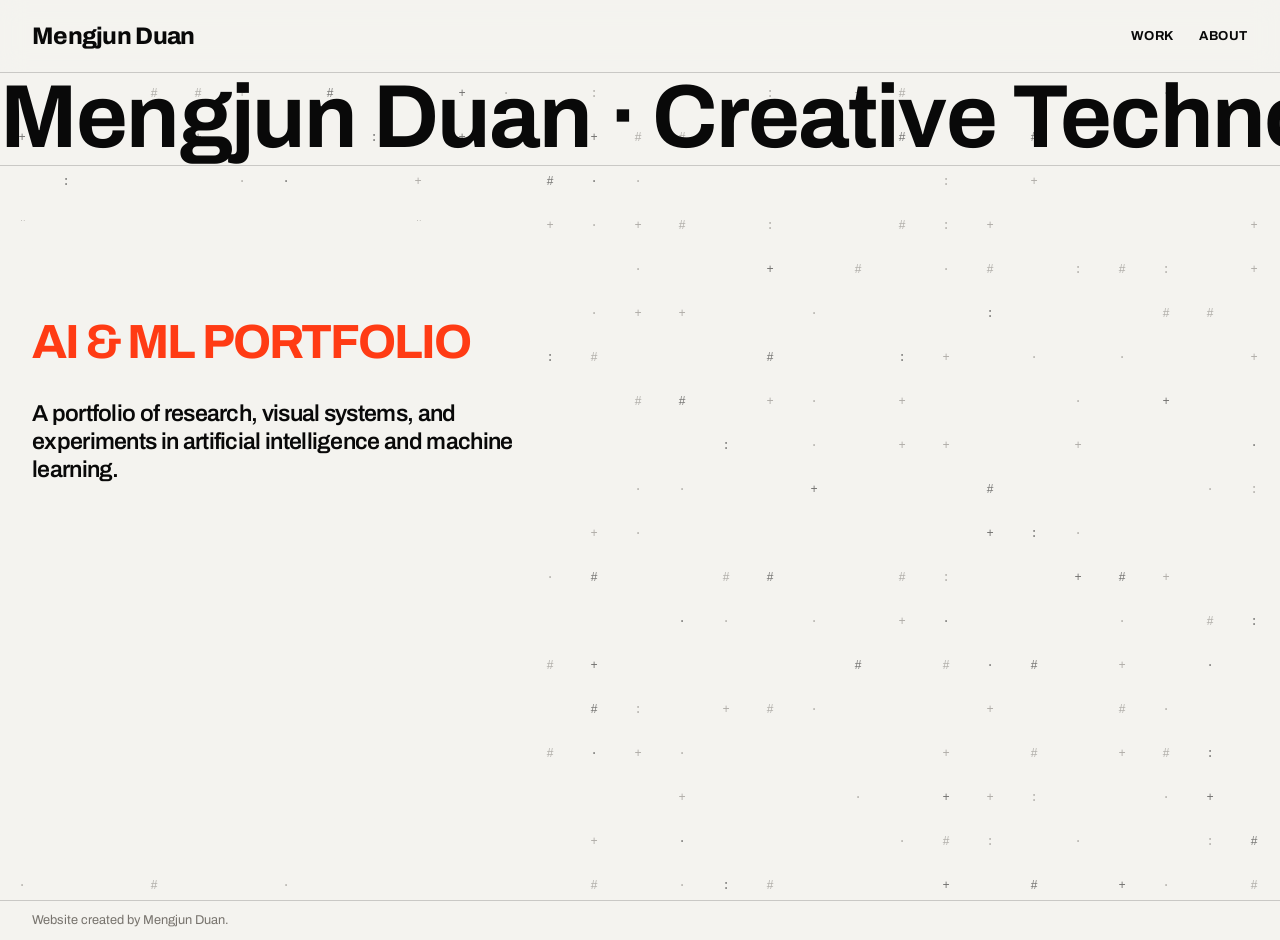
==== commit 0c6006b6: "Refine homepage identity and marquee typography" ====
--- a/index.html
+++ b/index.html
@@ -27,11 +27,11 @@
         <h1 id="home-title" class="home-title">Mengjun Duan</h1>
         <div class="home-marquee" aria-hidden="true">
           <div class="home-marquee-track">
-            <span class="home-marquee-copy" aria-hidden="true">Mengjun Duan · Mengjun Duan · Mengjun Duan ·</span>
-            <span class="home-marquee-copy" aria-hidden="true">Mengjun Duan · Mengjun Duan · Mengjun Duan ·</span>
+            <span class="home-marquee-copy" aria-hidden="true">Mengjun Duan · Creative Technologist ·</span>
+            <span class="home-marquee-copy" aria-hidden="true">Mengjun Duan · Creative Technologist ·</span>
           </div>
         </div>
-        <p class="home-identity">Creative Technologist / AI &amp; ML Portfolio</p>
+        <p class="home-identity">AI &amp; ML Portfolio</p>
         <p class="home-statement">A portfolio of research, visual systems, and experiments in artificial intelligence and machine learning.</p>
       </div>
     </section>
--- a/styles.css
+++ b/styles.css
@@ -74,9 +74,10 @@
 
 .wordmark {
   grid-column: 1 / span 4;
-  font-size: 0.875rem;
+  font-size: 1.5rem;
   font-weight: 760;
   letter-spacing: -0.03em;
+  line-height: 1.1;
   text-decoration: none;
 }
 
@@ -192,8 +193,6 @@
 .work-meta { grid-column: 8 / -1; margin: 0; color: var(--ink); font-size: 0.9rem; }
 .image-bleed { width: 100%; min-height: min(62vw, 48rem); object-fit: cover; }
 .poster-image { width: min(100%, 38rem); aspect-ratio: 2 / 3; height: auto; margin-inline: auto; }
-.case-image { width: 100%; aspect-ratio: 1; height: auto; max-height: 48rem; object-fit: cover; }
-
 .comparison-grid {
   display: grid;
   grid-template-columns: repeat(2, minmax(0, 1fr));
@@ -257,7 +256,7 @@
 
 /* Task 6 case-study composition */
 .case-hero {
-  padding-block: clamp(7rem, 14vw, 14rem) clamp(4rem, 8vw, 8rem);
+  padding-block: clamp(3.5rem, 6vw, 6rem) clamp(2.5rem, 4vw, 4rem);
   align-items: end;
 }
 
@@ -265,17 +264,17 @@
 
 .case-hero h1 {
   grid-column: 1 / span 10;
-  margin: clamp(2rem, 6vw, 6rem) 0 0;
-  font-size: clamp(3.75rem, 9.4vw, 10.5rem);
+  margin: clamp(1.25rem, 2.5vw, 2.5rem) 0 0;
+  font-size: clamp(3rem, 6.5vw, 7rem);
   font-weight: 680;
-  letter-spacing: -0.08em;
+  letter-spacing: -0.035em;
   line-height: 0.84;
   text-wrap: balance;
 }
 
 .case-premise {
   grid-column: 7 / span 5;
-  margin: clamp(2rem, 5vw, 5rem) 0 0;
+  margin: clamp(1.5rem, 2.5vw, 2.5rem) 0 0;
   color: color-mix(in srgb, var(--light-ink) 76%, transparent);
   font-size: clamp(1.125rem, 1.65vw, 1.5rem);
   line-height: 1.38;
@@ -286,7 +285,7 @@
   display: grid;
   grid-template-columns: repeat(3, minmax(0, 1fr));
   gap: var(--gap);
-  margin: clamp(2rem, 5vw, 5rem) 0 0;
+  margin: clamp(1.5rem, 2.5vw, 2.5rem) 0 0;
 }
 
 .case-facts div { padding-top: 0.75rem; border-top: 1px solid color-mix(in srgb, var(--light-ink) 42%, transparent); }
@@ -356,6 +355,8 @@
 
 .home-page .home-marquee {
   grid-column: 1 / -1;
+  width: 100vw;
+  margin-left: calc(50% - 50vw);
   min-width: 0;
   overflow: hidden;
   padding-block: 0.3rem 0.55rem;
@@ -371,10 +372,10 @@
 
 .home-page .home-marquee-copy {
   flex: 0 0 auto;
-  padding-right: 2rem;
+  padding-right: 2.75rem;
   font-size: clamp(3.5rem, 7vw, 7.5rem);
   font-weight: 680;
-  letter-spacing: -0.075em;
+  letter-spacing: -0.02em;
   line-height: 0.88;
   white-space: nowrap;
 }
@@ -386,11 +387,11 @@
 .home-page .home-identity {
   grid-column: 1 / span 5;
   margin: clamp(6rem, 15vh, 11rem) 0 0;
-  color: var(--ink);
-  font-size: clamp(0.9rem, 1.15vw, 1.1rem);
+  color: var(--signal);
+  font-size: 3rem;
   font-weight: 720;
-  letter-spacing: 0.055em;
-  line-height: 1.2;
+  letter-spacing: -0.04em;
+  line-height: 1.05;
   text-transform: uppercase;
 }
 
@@ -404,8 +405,6 @@
   line-height: 1.22;
 }
 
-.home-page .site-footer { padding-block: 1rem; }
-
 body:has(.dark-section) .site-footer {
   background: var(--ink);
   color: var(--light-ink);
@@ -426,41 +425,6 @@
 
 body:has(.work-page) :is(.wordmark, .site-nav a) { color: var(--light-ink); }
 body:has(.work-page) .site-nav a[aria-current="page"] { color: var(--light-ink); }
-
-.work-intro { padding-block: clamp(7rem, 13vw, 13rem) clamp(3rem, 6vw, 6rem); }
-
-.work-intro .eyebrow,
-.work-intro > .eyebrow { grid-column: 1 / span 3; }
-
-.work-intro :is(.page-title, .display-title),
-.work-intro > :is(.page-title, .display-title) {
-  grid-column: 1 / span 9;
-  margin-top: 1.25rem;
-}
-
-.work-intro > h1 {
-  grid-column: 1 / span 9;
-  margin: 1.25rem 0 0;
-  font-size: clamp(3.25rem, 7.2vw, 8rem);
-  font-weight: 680;
-  letter-spacing: -0.07em;
-  line-height: 0.9;
-  text-wrap: balance;
-}
-
-.work-intro :is(.intro-copy, .body-copy),
-.work-intro > :is(.intro-copy, .body-copy) {
-  grid-column: 7 / span 5;
-  margin-top: 2rem;
-  color: var(--light-ink);
-}
-
-.work-intro > .work-meta {
-  grid-column: 7 / span 5;
-  margin: 2rem 0 0;
-  color: var(--light-ink);
-  font-size: 0.9rem;
-}
 
 .work-project { padding-block: clamp(3rem, 7vw, 7rem) clamp(5rem, 10vw, 10rem); }
 
@@ -640,7 +604,8 @@
 .detail-list { margin: 0; padding: 0; list-style: none; }
 .detail-list li { display: grid; grid-template-columns: minmax(8rem, 0.6fr) 1fr; gap: 1rem; padding-block: 0.8rem; border-top: 1px solid currentColor; }
 .detail-list span:first-child { color: var(--signal); font-size: 0.75rem; font-weight: 700; letter-spacing: 0.06em; text-transform: uppercase; }
-.site-footer { padding-block: 2rem; border-top: 1px solid var(--line); color: var(--muted); font-size: 0.8rem; }
+.site-footer { padding-block: 0.75rem; border-top: 1px solid var(--line); color: var(--muted); font-size: 0.8rem; }
+.site-footer .page-grid > p { grid-column: 1 / -1; margin: 0; line-height: 1.2; }
 
 .reveal { opacity: 1; transform: none; }
 
@@ -668,14 +633,6 @@
   .intro-band .page-title,
   .hero-band .intro-copy,
   .intro-band .intro-copy,
-  .work-intro .eyebrow,
-  .work-intro > .eyebrow,
-  .work-intro :is(.page-title, .display-title),
-  .work-intro > :is(.page-title, .display-title),
-  .work-intro > h1,
-  .work-intro :is(.intro-copy, .body-copy),
-  .work-intro > :is(.intro-copy, .body-copy),
-  .work-intro > .work-meta,
   .work-project > img,
   .work-project > p,
   .work-project > span,
@@ -730,13 +687,6 @@
     background-image: linear-gradient(90deg, var(--canvas) 0 78%, color-mix(in srgb, var(--canvas) 88%, transparent) 93%, transparent 100%);
   }
 
-  .work-intro :is(.page-title, .display-title),
-  .work-intro > :is(.page-title, .display-title),
-  .work-intro > h1,
-  .work-intro :is(.intro-copy, .body-copy),
-  .work-intro > :is(.intro-copy, .body-copy),
-  .work-intro > .work-meta { margin-top: 1.25rem; }
-
   .work-project :is(figure, .work-project-media),
   .work-project > :is(figure, .work-project-media),
   .work-project > img { margin-bottom: 2rem; }
@@ -748,9 +698,9 @@
   .work-card-copy { grid-column: 1; }
   .work-card-copy { margin-top: 1.5rem; }
 
-  .case-hero { padding-block: 6.5rem 3rem; }
-  .case-hero h1 { margin-top: 1.5rem; }
-  .case-premise { margin-top: 1.5rem; }
+  .case-hero { padding-block: 3.5rem 2.5rem; }
+  .case-hero h1 { margin-top: 1.25rem; }
+  .case-premise { margin-top: 1.25rem; }
   .case-facts { grid-template-columns: 1fr; gap: 0.75rem; margin-top: 2rem; }
   .case-poster { padding-block: 2rem 4rem; }
   .case-poster figcaption { margin-top: 0.75rem; }
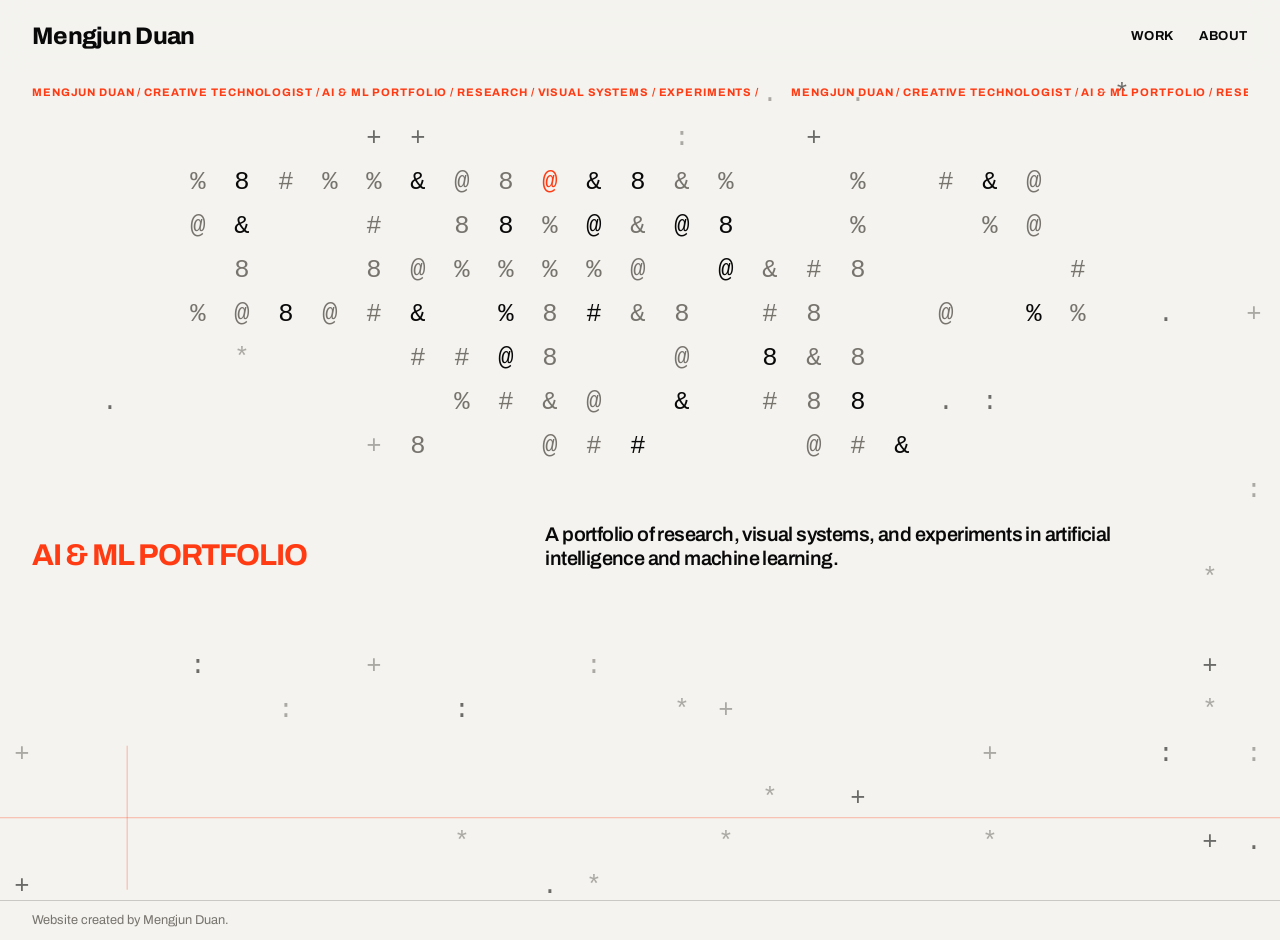
==== commit 1fbd882d: "Refine ASCII homepage signal field" ====
--- a/index.html
+++ b/index.html
@@ -7,6 +7,7 @@
   <title>Mengjun Duan | Creative Technologist</title>
   <link rel="stylesheet" href="styles.css">
   <script src="scripts/site.js" defer></script>
+  <script type="module" src="scripts/home-signal-field.mjs"></script>
 </head>
 <body class="home-page">
   <a class="skip-link" href="#main-content">Skip to main content</a>
@@ -21,15 +22,12 @@
   </header>
   <main id="main-content">
     <section class="home-hero" aria-labelledby="home-title">
-      <canvas class="home-signal-field" aria-hidden="true" data-signal-cadence="8"></canvas>
-      <div class="home-text-safe-zone" aria-hidden="true"></div>
+      <canvas class="home-signal-field" aria-hidden="true" hidden data-signal-state="fallback" data-signal-cadence="8"></canvas>
       <div class="home-layout page-grid">
-        <h1 id="home-title" class="home-title">Mengjun Duan</h1>
-        <div class="home-marquee" aria-hidden="true">
-          <div class="home-marquee-track">
-            <span class="home-marquee-copy" aria-hidden="true">Mengjun Duan · Creative Technologist ·</span>
-            <span class="home-marquee-copy" aria-hidden="true">Mengjun Duan · Creative Technologist ·</span>
-          </div>
+        <h1 id="home-title" class="home-title"><span class="home-title-line">Mengjun</span> <span class="home-title-line">Duan</span></h1>
+        <div class="home-signal-ticker" aria-hidden="true">
+          <span>MENGJUN DUAN / CREATIVE TECHNOLOGIST / AI &amp; ML PORTFOLIO / RESEARCH / VISUAL SYSTEMS / EXPERIMENTS /</span>
+          <span>MENGJUN DUAN / CREATIVE TECHNOLOGIST / AI &amp; ML PORTFOLIO / RESEARCH / VISUAL SYSTEMS / EXPERIMENTS /</span>
         </div>
         <p class="home-identity">AI &amp; ML Portfolio</p>
         <p class="home-statement">A portfolio of research, visual systems, and experiments in artificial intelligence and machine learning.</p>
--- a/styles.css
+++ b/styles.css
@@ -17,6 +17,11 @@
   --page-max: 100rem;
   --gutter: 2rem;
   --gap: 1rem;
+  --signal-cell-desktop: 44px;
+  --signal-cell-narrow: 54px;
+  --signal-outer-density: .14;
+  --signal-title-density: .78;
+  --signal-copy-clearance: 1.25;
   --font: "Archivo Portfolio", "Helvetica Neue", Helvetica, sans-serif;
 }
 
@@ -301,7 +306,7 @@
 .case-poster figcaption { grid-column: 7 / span 5; margin-top: 1rem; font-size: 0.8rem; font-weight: 720; letter-spacing: 0.06em; text-transform: uppercase; }
 .case-poster figcaption a { color: var(--ink); }
 
-/* Minimal homepage composition */
+/* Dense ASCII homepage composition */
 .home-page .home-hero {
   position: relative;
   min-height: calc(100svh - 4.5rem);
@@ -310,12 +315,8 @@
   isolation: isolate;
 }
 
-.home-page .home-signal-field,
-.home-page .home-text-safe-zone {
+.home-page .home-signal-field {
   position: absolute;
-}
-
-.home-page .home-signal-field {
   inset: 0;
   z-index: 0;
   width: 100%;
@@ -323,72 +324,82 @@
   pointer-events: none;
 }
 
-.home-page .home-text-safe-zone {
-  z-index: 1;
-  left: 0;
-  top: 18%;
-  bottom: 5%;
-  width: 42%;
-  background-color: var(--canvas);
-  background-image: linear-gradient(90deg, var(--canvas) 0 76%, color-mix(in srgb, var(--canvas) 86%, transparent) 89%, transparent 100%);
-  pointer-events: none;
-}
-
 .home-page .home-layout {
   position: relative;
   z-index: 2;
   min-height: 100%;
-  align-content: start;
+  grid-template-rows: auto 1fr auto;
+  padding-block: 0 2rem;
 }
 
 .home-page .home-title {
-  position: absolute;
-  width: 1px;
-  height: 1px;
-  margin: -1px;
-  padding: 0;
+  grid-column: 1 / -1;
+  grid-row: 1;
+  z-index: 2;
+  align-self: start;
+  margin: clamp(6.5rem, 14vh, 11rem) 0 0;
+  color: var(--ink);
+  font-size: clamp(5rem, 15.25vw, 16rem);
+  font-weight: 740;
+  letter-spacing: -0.09em;
+  line-height: 0.75;
+  text-align: center;
+  text-transform: uppercase;
+  -webkit-text-fill-color: var(--ink);
+}
+
+.home-page .home-hero[data-signal-ready="true"] .home-title {
+  color: transparent;
+  -webkit-text-fill-color: transparent;
+  -webkit-text-stroke: 1px var(--ink);
+}
+
+.home-page .home-title-line {
+  display: block;
+}
+
+.home-page .home-signal-ticker {
+  grid-column: 1 / -1;
+  grid-row: 1;
+  z-index: 3;
+  align-self: start;
+  display: flex;
+  gap: 2rem;
+  margin-top: 0.85rem;
   overflow: hidden;
-  clip: rect(0 0 0 0);
+  color: var(--signal);
+  font-size: 0.6875rem;
+  font-weight: 730;
+  letter-spacing: 0.08em;
+  line-height: 1.2;
   white-space: nowrap;
-  border: 0;
-}
-
-.home-page .home-marquee {
-  grid-column: 1 / -1;
-  width: 100vw;
-  margin-left: calc(50% - 50vw);
-  min-width: 0;
-  overflow: hidden;
-  padding-block: 0.3rem 0.55rem;
-  border-block: 1px solid var(--line);
-}
-
-.home-page .home-marquee-track {
-  display: flex;
-  width: max-content;
-  animation: home-marquee-scroll 38s linear infinite;
+  text-transform: uppercase;
+}
+
+.home-page .home-hero[data-signal-ready="true"] .home-signal-ticker span {
+  flex: 0 0 auto;
+  animation: home-signal-ticker-scroll 28s linear infinite;
   will-change: transform;
 }
 
-.home-page .home-marquee-copy {
-  flex: 0 0 auto;
-  padding-right: 2.75rem;
-  font-size: clamp(3.5rem, 7vw, 7.5rem);
-  font-weight: 680;
-  letter-spacing: -0.02em;
-  line-height: 0.88;
-  white-space: nowrap;
-}
-
-@keyframes home-marquee-scroll {
-  to { transform: translateX(-50%); }
+.home-page .home-hero:not([data-signal-ready="true"]) .home-signal-ticker span {
+  animation: none;
+  transform: none;
+  will-change: auto;
+}
+
+@keyframes home-signal-ticker-scroll {
+  to { transform: translateX(calc(-100% - 2rem)); }
 }
 
 .home-page .home-identity {
-  grid-column: 1 / span 5;
-  margin: clamp(6rem, 15vh, 11rem) 0 0;
+  grid-column: 1 / span 4;
+  grid-row: 3;
+  z-index: 3;
+  align-self: end;
+  margin: 0;
   color: var(--signal);
-  font-size: 3rem;
+  font-size: clamp(1.35rem, 2.35vw, 2.5rem);
   font-weight: 720;
   letter-spacing: -0.04em;
   line-height: 1.05;
@@ -396,14 +407,130 @@
 }
 
 .home-page .home-statement {
-  grid-column: 1 / span 5;
-  margin: 1rem 0 0;
-  max-width: 34rem;
-  font-size: clamp(1.25rem, 1.8vw, 1.7rem);
+  grid-column: 6 / span 6;
+  grid-row: 3;
+  z-index: 3;
+  align-self: end;
+  margin: 0;
+  max-width: 38rem;
+  font-size: clamp(1.1rem, 1.55vw, 1.45rem);
   font-weight: 590;
   letter-spacing: -0.03em;
   line-height: 1.22;
 }
+
+/* Local-only SIGNAL LAB; it is created by the local renderer module, never by page markup. */
+.home-signal-lab {
+  position: fixed;
+  right: 1rem;
+  bottom: 1rem;
+  z-index: 12;
+  width: min(22rem, calc(100vw - 2rem));
+  color: var(--light-ink);
+  font-size: 0.6875rem;
+  font-weight: 690;
+  letter-spacing: 0.055em;
+  line-height: 1.2;
+  text-transform: uppercase;
+}
+
+.home-signal-lab details {
+  max-height: 2.45rem;
+  overflow: hidden;
+  border: 1px solid color-mix(in srgb, var(--ink) 64%, transparent);
+  background: color-mix(in srgb, var(--ink) 90%, transparent);
+  box-shadow: 0 0.5rem 1.5rem color-mix(in srgb, var(--ink) 18%, transparent);
+  transition: max-height 180ms ease, background 180ms ease, border-color 180ms ease;
+}
+
+.home-signal-lab details[open] {
+  max-height: min(38rem, calc(100svh - 2rem));
+  border-color: var(--ink);
+  background: var(--ink);
+}
+
+.home-signal-lab summary {
+  display: flex;
+  align-items: center;
+  min-height: 2.4rem;
+  padding: 0.6rem 0.75rem;
+  color: var(--light-ink);
+  cursor: pointer;
+  list-style: none;
+  text-transform: uppercase;
+  user-select: none;
+}
+
+.home-signal-lab summary::-webkit-details-marker { display: none; }
+.home-signal-lab summary::after { content: "+"; margin-left: auto; color: var(--signal); font-size: 1rem; line-height: 1; }
+.home-signal-lab details[open] summary::after { content: "−"; }
+
+.home-signal-lab-form {
+  display: grid;
+  gap: 0.85rem;
+  max-height: min(34rem, calc(100svh - 5.5rem));
+  padding: 0.25rem 0.75rem 0.75rem;
+  overflow: auto;
+  border-top: 1px solid color-mix(in srgb, var(--light-ink) 20%, transparent);
+}
+
+.home-signal-lab section { display: grid; gap: 0.45rem; }
+.home-signal-lab h2 { margin: 0; color: var(--signal); font-size: inherit; font-weight: 760; letter-spacing: 0.08em; }
+
+.home-signal-lab-control {
+  display: grid;
+  grid-template-columns: minmax(0, 1fr) auto;
+  gap: 0.2rem 0.75rem;
+  align-items: center;
+}
+
+.home-signal-lab label { min-width: 0; color: color-mix(in srgb, var(--light-ink) 78%, transparent); }
+.home-signal-lab output { color: var(--light-ink); font-variant-numeric: tabular-nums; }
+.home-signal-lab input[type="range"] { grid-column: 1 / -1; width: 100%; accent-color: var(--signal); }
+
+.home-signal-lab select[name="titleMode"] {
+  width: 100%;
+  min-height: 1.75rem;
+  grid-column: 1 / -1;
+  padding: 0.15rem 0.35rem;
+  border: 1px solid color-mix(in srgb, var(--light-ink) 38%, transparent);
+  border-radius: 0;
+  background: var(--canvas);
+  color: var(--ink);
+  font: inherit;
+  text-transform: uppercase;
+}
+
+.home-signal-lab-presets { display: grid; grid-template-columns: repeat(3, minmax(0, 1fr)); gap: 0.35rem; }
+.home-signal-lab button {
+  min-height: 1.9rem;
+  padding: 0.25rem;
+  border: 1px solid color-mix(in srgb, var(--light-ink) 38%, transparent);
+  border-radius: 0;
+  background: transparent;
+  color: var(--light-ink);
+  font: inherit;
+  text-transform: uppercase;
+  cursor: pointer;
+}
+.home-signal-lab button:hover { border-color: var(--signal); color: var(--signal); }
+.home-signal-lab :is(summary, button, input, select):focus-visible {
+  outline: 2px solid var(--signal);
+  outline-offset: 2px;
+}
+.home-signal-lab :is(button, input, select):disabled { cursor: not-allowed; opacity: 0.48; }
+
+.home-signal-lab-telemetry {
+  display: grid;
+  grid-template-columns: repeat(3, minmax(0, 1fr));
+  gap: 0.35rem;
+  padding-top: 0.65rem;
+  border-top: 1px solid color-mix(in srgb, var(--light-ink) 20%, transparent);
+  color: color-mix(in srgb, var(--light-ink) 72%, transparent);
+  font-variant-numeric: tabular-nums;
+}
+.home-signal-lab-telemetry p { margin: 0; }
+.home-signal-lab-telemetry p:first-child { grid-column: 1 / -1; color: var(--signal); }
 
 body:has(.dark-section) .site-footer {
   background: var(--ink);
@@ -675,17 +802,27 @@
   .work-meta { grid-column: 2; }
 
   .home-page .home-hero { min-height: calc(100svh - 4rem); padding: 0; }
-  .home-page .home-layout { min-height: 100%; }
-  .home-page .home-marquee,
+  .home-page .home-layout {
+    min-height: 100%;
+    grid-template-rows: auto 1fr auto auto;
+    padding-block: 0 1.25rem;
+  }
+  .home-page .home-signal-ticker,
   .home-page .home-identity,
   .home-page .home-statement { grid-column: 1; }
-  .home-page .home-identity { margin-top: 2.25rem; }
-  .home-page .home-text-safe-zone {
-    top: 12%;
-    bottom: 8%;
-    width: 100%;
-    background-image: linear-gradient(90deg, var(--canvas) 0 78%, color-mix(in srgb, var(--canvas) 88%, transparent) 93%, transparent 100%);
+  .home-page .home-title { margin-top: clamp(5.5rem, 13vh, 8.5rem); font-size: clamp(4.5rem, 22vw, 9rem); }
+  .home-page .home-signal-ticker { margin-top: 0.7rem; }
+  .home-page .home-signal-ticker span { animation: none; transform: none; }
+  .home-page .home-identity { grid-row: 3; }
+  .home-page .home-statement { grid-row: 4; margin-top: 0.75rem; max-width: 34rem; }
+
+  .home-signal-lab {
+    right: 0.625rem;
+    bottom: 0.625rem;
+    width: min(20rem, calc(100vw - 1.25rem));
   }
+  .home-signal-lab details[open] { max-height: calc(100svh - 1.25rem); }
+  .home-signal-lab-form { max-height: calc(100svh - 4.75rem); }
 
   .work-project :is(figure, .work-project-media),
   .work-project > :is(figure, .work-project-media),
@@ -723,10 +860,13 @@
 }
 
 @media (prefers-reduced-motion: reduce) {
-  .home-page .home-marquee-track {
-    animation: none;
-    transform: translateX(0);
-    transition: none;
+  .home-signal-lab details { transition: none !important; }
+  .home-page .home-signal-ticker span {
+    animation: none !important;
+    transform: none !important;
+    will-change: auto;
   }
+  .home-page .home-hero,
+  .home-page .home-hero * { animation: none !important; transition: none !important; }
 }
 
